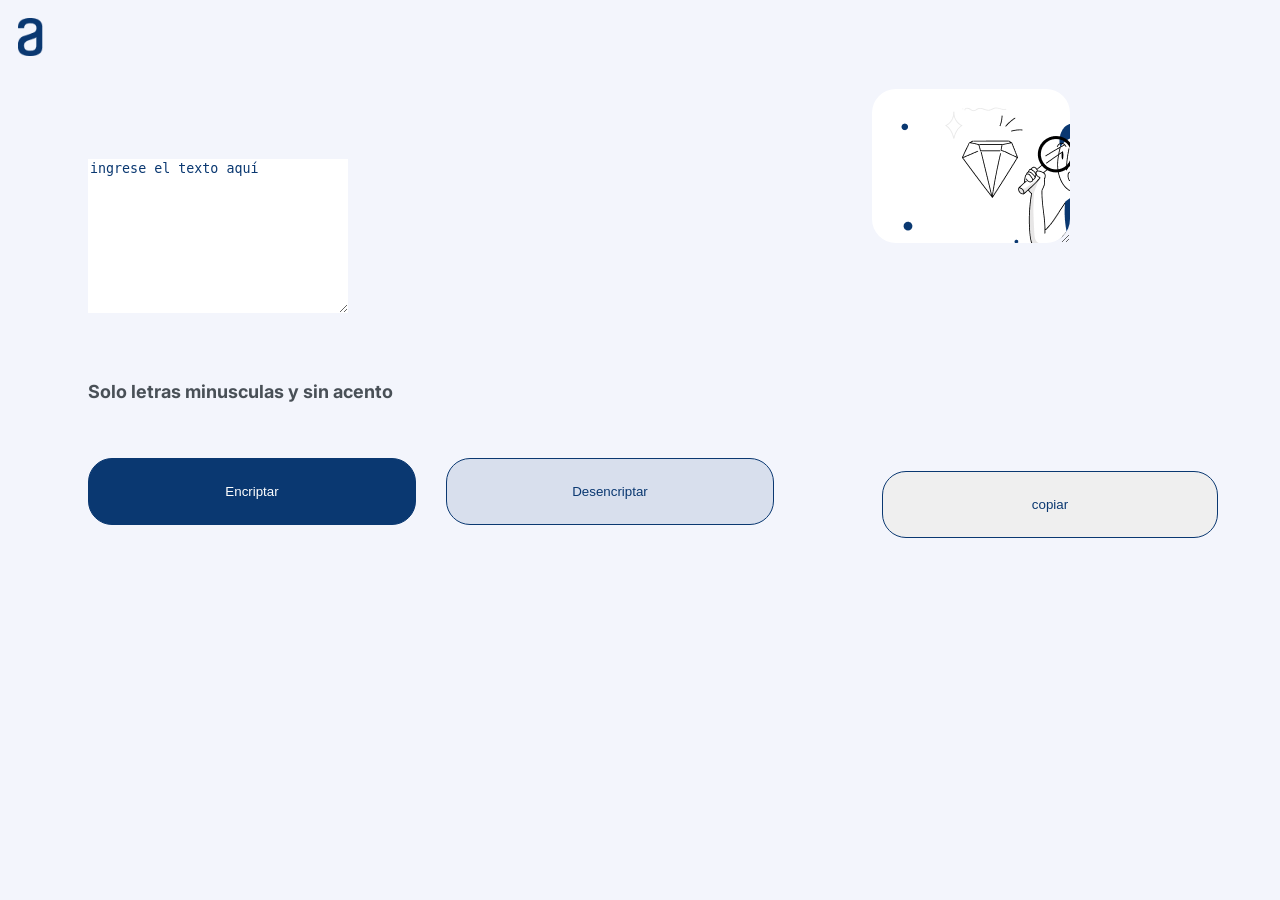
==== index.html @ fe297e22 "primera vez" ====
<!DOCTYPE html>
<html lang="en">
<head>
    <meta charset="UTF-8">
    <meta name="viewport" content="width=device-width, initial-scale=1.0">
    <title>Encriptador</title>
    <link rel="stylesheet" href="style.css">
    <link rel="preconnect" href="https://fonts.googleapis.com">
    <link rel="preconnect" href="https://fonts.gstatic.com" crossorigin>
    <link href="https://fonts.googleapis.com/css2?family=Inter:wght@200;400&display=swap" rel="stylesheet">
</head>
<body>

    <header>
        <img src="imagenes/Vector.png" class="Vector" alt="logo de alura">
    </header>

    <main>
        <section>
            <textarea class="text-area" cols="30" rows="10" placeholder="ingrese el texto aquí"></textarea>                
            <div>
                <h6 class="informacion">Solo letras minusculas y sin acento</h6>
            </div>
            <div class="botones">
                <button class="btn-encriptar" onclick="btnEncriptar()">Encriptar</button>
                <button class="btn-desencriptar">Desencriptar</button>
            </div>
        </section>
        <section>
            <textarea class="mensaje" cols="20" rows="10"></textarea> 
            <div>
                <button class="copiar">copiar</button>
            </div>  

        </section>    

    </main>
<script src="script.js"></script>
    
</body>

</html>
---- style.css ----
body{
    background: #f3f5fc;
    font-family: 'Inter';
    font-style: normal;
    font-weight: 400;
    font-size: 32px;
    line-height: 150%;
}

.Vector{
    padding-top: 10px;
    margin-left: 10px;
    width: 2%;
}

main{
    display: flex;
    margin-bottom: 50px;
    margin-left: 80px;
}

.text-area{
    border: none;
    color: #0a3871;
    margin-top: 90px;
    text-transform: lowercase;

}

::placeholder{ color:#0a3871;}

.text-area:focus{
    outline: none;
}

.mensaje{
    background: white;
    background-image: url("imagenes/Muñeco.png");
    background-repeat: no-repeat;
    border: none;
    border-radius: 24px;
    color: #0a3871;
    margin-left: 98px;
    margin-top: 20px;
    padding-left: 20px;
    position: fixed;
}

.mensaje:focus{
    outline: none;
}

.botones{
    display: flex;
    margin-top: 18px;
}

.btn-desencriptar{
    background-color: #d8dfed;
    border: 1px solid #0a3871;
    border-radius: 24px;
    color: #0a3871;
    cursor: pointer;
    height: 67px;
    margin-left: 30px;
    width: 328px;
}

.btn-encriptar{
    background-color: #0a3871;
    border: 1px solid #0a3871;
    border-radius: 24px;
    color: white;
    cursor: pointer;
    height: 67px;
    width: 328px;
}

.copiar{
    border: 1px solid #0a3871;
    border-radius: 24px;
    color: #0a3871;
    cursor: pointer;
    height: 67px;
    margin-left: 108px;
    margin-top: 402px;
    position: absolute;
    width: 336px;

}

.informacion{
    color: #495057;
    font-size: 18px;
}
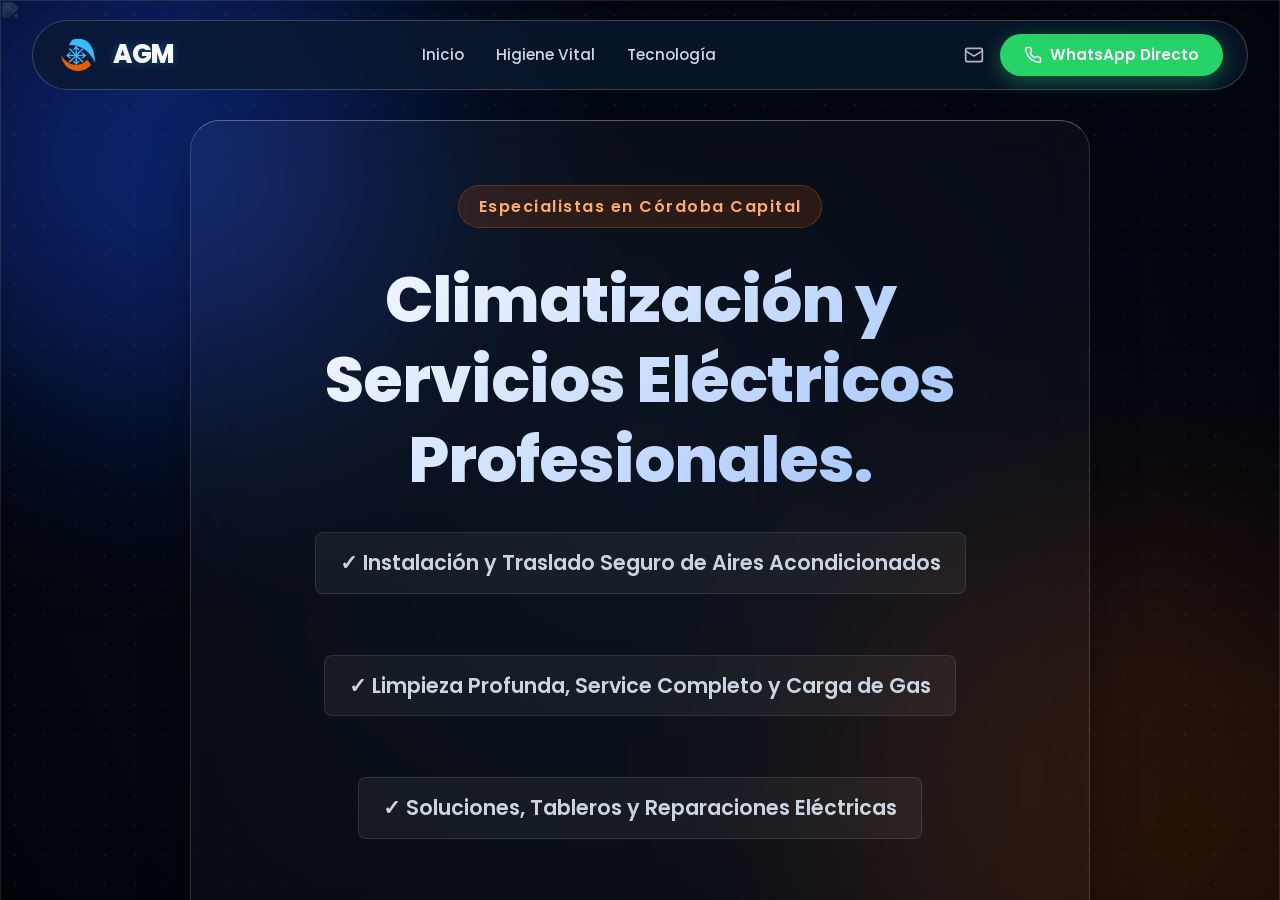
==== commit a12c81c5: "AGM Climatizacion web overwrite" ====
--- a/index.html
+++ b/index.html
@@ -1,42 +1,316 @@
 <!DOCTYPE html>
-<html lang="en">
+<html lang="es-AR">
+
 <head>
     <meta charset="UTF-8">
     <meta name="viewport" content="width=device-width, initial-scale=1.0">
-    <title>Encriptador</title>
-    <link rel="stylesheet" href="style.css">
+    <title>AGM | Climatización Experta en Córdoba</title>
+    <meta name="description"
+        content="Servicios técnicos profesionales de instalación, mantenimiento profundo y reparación de Aires Acondicionados Inverter y Split en la provincia de Córdoba.">
+    <meta name="keywords"
+        content="aire acondicionado, córdoba, climatización, instalación, limpieza hidro-sanitización, service, mantenimiento">
+    <meta name="author" content="AGM Climatización">
+    <meta property="og:title" content="AGM | Climatización Experta en Córdoba">
+    <meta property="og:description"
+        content="Instalación y service seguro de aires acondicionados con los mejores estándares técnicos de Córdoba.">
+    <meta property="og:type" content="website">
     <link rel="preconnect" href="https://fonts.googleapis.com">
     <link rel="preconnect" href="https://fonts.gstatic.com" crossorigin>
-    <link href="https://fonts.googleapis.com/css2?family=Inter:wght@200;400&display=swap" rel="stylesheet">
+    <link
+        href="https://fonts.googleapis.com/css2?family=Lora:ital@0;1&family=Poppins:wght@300;400;500;600;800&display=swap"
+        rel="stylesheet">
+    <link rel="stylesheet" href="style.css">
 </head>
+
 <body>
 
-    <header>
-        <img src="imagenes/Vector.png" class="Vector" alt="logo de alura">
-    </header>
-
-    <main>
-        <section>
-            <textarea class="text-area" cols="30" rows="10" placeholder="ingrese el texto aquí"></textarea>                
-            <div>
-                <h6 class="informacion">Solo letras minusculas y sin acento</h6>
-            </div>
-            <div class="botones">
-                <button class="btn-encriptar" onclick="btnEncriptar()">Encriptar</button>
-                <button class="btn-desencriptar">Desencriptar</button>
-            </div>
-        </section>
-        <section>
-            <textarea class="mensaje" cols="20" rows="10"></textarea> 
-            <div>
-                <button class="copiar">copiar</button>
-            </div>  
-
-        </section>    
+    <!-- FONDOS DINÁMICOS MULTIMEDIA -->
+    <div class="bg-multimedia">
+        <div class="glow glow-1"></div>
+        <div class="glow glow-2"></div>
+        <div class="particle-mesh"></div>
+    </div>
+
+    <!-- Navegación Premium -->
+    <nav class="glass-nav">
+        <div class="logo logo-badge">
+            <!-- Logo Vectorial Replicando Tarjeta Física (Alto Contraste) -->
+            <svg width="40" height="40" viewBox="0 0 100 100" xmlns="http://www.w3.org/2000/svg">
+                <!-- Top Right Ice Blue Swoosh -->
+                <path d="M 45 10 C 85 5, 95 40, 95 70 C 85 45, 65 25, 30 25 C 35 15, 38 10, 45 10 Z" fill="#38BDF8" />
+                <!-- Bottom Left Orange Swoosh -->
+                <path d="M 85 75 C 65 100, 15 95, 10 50 C 25 75, 55 85, 75 62 C 80 66, 83 70, 85 75 Z" fill="#E65C00" />
+
+                <!-- Center Snowflake Ice Blue -->
+                <g stroke="#38BDF8" stroke-width="3.5" stroke-linecap="round">
+                    <line x1="48" y1="30" x2="48" y2="72" />
+                    <line x1="26" y1="51" x2="70" y2="51" />
+                    <line x1="32" y1="35" x2="64" y2="67" />
+                    <line x1="32" y1="67" x2="64" y2="35" />
+                    <!-- Branches -->
+                    <line x1="48" y1="30" x2="42" y2="36" />
+                    <line x1="48" y1="30" x2="54" y2="36" />
+                    <line x1="48" y1="72" x2="42" y2="66" />
+                    <line x1="48" y1="72" x2="54" y2="66" />
+                    <line x1="26" y1="51" x2="32" y2="45" />
+                    <line x1="26" y1="51" x2="32" y2="57" />
+                    <line x1="70" y1="51" x2="64" y2="45" />
+                    <line x1="70" y1="51" x2="64" y2="57" />
+                </g>
+            </svg>
+            <span
+                style="color: #F8F9FA; font-weight: 800; font-family: 'Poppins', sans-serif; margin-left: 8px; font-size: 1.6rem; letter-spacing: -0.5px; text-shadow: 0 0 10px rgba(56, 189, 248, 0.3);">AGM</span>
+        </div>
+        <ul class="nav-links">
+            <li><a href="#mundo-hero">Inicio</a></li>
+            <li><a href="#mundo-salud">Higiene Vital</a></li>
+            <li><a href="#mundo-tecnologia">Tecnología</a></li>
+        </ul>
+        <div class="nav-contacts">
+            <a href="mailto:aquilesmazzu@gmail.com" class="icon-mail" title="Atención por Correo">
+                <svg width="20" height="20" viewBox="0 0 24 24" fill="none" stroke="currentColor" stroke-width="2">
+                    <rect x="2" y="4" width="20" height="16" rx="2" ry="2"></rect>
+                    <path d="m22 7-8.97 5.7a1.94 1.94 0 0 1-2.06 0L2 7"></path>
+                </svg>
+            </a>
+            <a href="https://wa.me/549351155213218?text=Hola%20AGM!%20Necesito%20asistencia." target="_blank"
+                class="btn-whatsapp-nav">
+                <svg width="18" height="18" viewBox="0 0 24 24" fill="none" stroke="currentColor" stroke-width="2">
+                    <path
+                        d="M22 16.92v3a2 2 0 0 1-2.18 2 19.79 19.79 0 0 1-8.63-3.07 19.5 19.5 0 0 1-6-6 19.79 19.79 0 0 1-3.07-8.67A2 2 0 0 1 4.11 2h3a2 2 0 0 1 2 1.72 12.84 12.84 0 0 0 .7 2.81 2 2 0 0 1-.45 2.11L8.09 9.91a16 16 0 0 0 6 6l1.27-1.27a2 2 0 0 1 2.11-.45 12.84 12.84 0 0 0 2.81.7A2 2 0 0 1 22 16.92z">
+                    </path>
+                </svg>
+                <span>WhatsApp Directo</span>
+            </a>
+        </div>
+    </nav>
+
+    <main class="scroll-container">
+
+        <!-- MUNDO 1: Hero (Texturas e Imágenes Integradas) -->
+        <section id="mundo-hero" class="mundo mundo-1">
+            <img src="https://upload.wikimedia.org/wikipedia/commons/c/c8/What_do_electric_lights%2C_modern_heating_and_air_conditioning%2C_running_water%2C_and_indoor_restrooms_have_in_common%3F_These_modern_%286e75c07f-1dd8-b71b-0bb0-2c1a8222f438%29.jpg"
+                class="hero-image-bg" style="object-fit: cover; opacity: 0.15; z-index: -1;">
+            <div class="container hero-content glass-card-premium">
+                <span class="badge">Especialistas en Córdoba Capital</span>
+                <h1 class="gradient-text">Climatización y Servicios Eléctricos Profesionales.</h1>
+                <div class="services-list">
+                    <p>✓ Instalación y Traslado Seguro de Aires Acondicionados</p>
+                    <p>✓ Limpieza Profunda, Service Completo y Carga de Gas</p>
+                    <p>✓ Soluciones, Tableros y Reparaciones Eléctricas</p>
+                </div>
+                <p class="hero-subtext"
+                    style="font-size:1.05rem; color:#cbd5e1; margin-bottom:2.5rem; line-height:1.7;">
+                    Tu tranquilidad técnica guiada por especialistas. <b>Los precios y viabilidad de los trabajos a
+                        ejecutar deben ser inspeccionados y consultados de antemano.</b> Cada ambiente y circuito
+                    demanda una cotización milimétrica real vía nuestro contacto de soporte.
+                </p>
+                <div class="cta-group">
+                    <a href="https://wa.me/549351155213218?text=Hola,%20quisiera%20consultar%20por%20precios%20y%20trabajos%20a%20realizar."
+                        class="btn-primary" target="_blank">
+                        Consultar Valores de Servicio
+                    </a>
+                </div>
+            </div>
+            <div class="scroll-hint">
+                <div class="mouse"></div>
+            </div>
+        </section>
+
+        <!-- MUNDO 2: Historia y Autoridad (Detalles editoriales y multimedia) -->
+        <section id="mundo-historia" class="mundo mundo-2">
+            <div class="container historia-grid">
+                <div class="historia-multimedia">
+                    <img src="https://upload.wikimedia.org/wikipedia/commons/5/59/379th_ECES_HVAC_technicians_combat_rising_temperatures_%288502257%29.jpg"
+                        alt="Técnicos HVAC trabajando" class="modern-image shadow-large"
+                        style="border-radius:30px; object-fit:cover; max-height:450px; width:100%;">
+                </div>
+                <div class="historia-card glass-panel dark-glass">
+                    <h2 class="serif-title">El Frío Perfecto no es Magia. Es Física.</h2>
+                    <p>En 1902, controlar la humedad de una imprenta cambió el paradigma moderno. Más de un siglo
+                        después, el principio termodinámico es el mismo, pero el riesgo estructural por malas prácticas
+                        se multiplicó.</p>
+                    <p>En AGM no improvisamos. Dominamos el cálculo térmico y la presión exacta. Un equipo mal
+                        instalado, sin el vacío correcto, puede destruir su compresor irremediablemente en la segunda
+                        temporada estival en Córdoba.</p>
+                    <blockquote class="cita-emocional">"Una instalación no matriculada es el camino más rápido para
+                        anular la garantía de origen de tu inversión."</blockquote>
+                </div>
+            </div>
+        </section>
+
+        <!-- MUNDO 3: Higiene Vital -->
+        <section id="mundo-salud" class="mundo mundo-3">
+            <div class="container salud-layout">
+                <div class="salud-texto glass-panel dark-glass">
+                    <div class="icon-wrapper">
+                        <svg width="32" height="32" viewBox="0 0 24 24" fill="none" stroke="#E65C00" stroke-width="2">
+                            <path d="M20.59 13.41l-7.17 7.17a2 2 0 0 1-2.83 0L2 12V2h10l8.59 8.59a2 2 0 0 1 0 2.82z">
+                            </path>
+                            <line x1="7" y1="7" x2="7.01" y2="7"></line>
+                        </svg>
+                    </div>
+                    <h2>Lo que esconde tu equipo encendido</h2>
+                    <p>Visualizá tu aire como los pulmones de tu espacio cerrado. Si las serpentinas no reciben su
+                        limpieza profunda y bio-mantenimiento, en cada encendido ventilás alérgenos microscópicos
+                        directo al ambiente.</p>
+                    <div class="alert-box">
+                        <svg width="24" height="24" viewBox="0 0 24 24" fill="none" stroke="#ef4444" stroke-width="2">
+                            <rect x="3" y="11" width="18" height="11" rx="2" ry="2"></rect>
+                            <path d="M7 11V7a5 5 0 0 1 10 0v4"></path>
+                        </svg>
+                        <strong>El sobrecosto oculto:</strong> Un condensador sucio dispara tu consumo eléctrico un 40%.
+                    </div>
+                </div>
+                <div class="salud-action glass-panel light-glass">
+                    <img src="https://upload.wikimedia.org/wikipedia/commons/5/5b/Catalog_13-_Carrier_air_washers_and_humidifiers-_applied_to_public_office_and_industrial_buildings%2C_with_notes_on_humidity_%281913%29_%2814592322067%29.jpg"
+                        alt="Blueprint Higiene" class="small-hero-img shadow-large"
+                        style="border-radius:20px; object-fit:cover; max-height:300px; width:100%; margin-bottom:1.5rem;">
+                    <h3 class="text-blue">Protegé tu espacio hoy</h3>
+                    <p>Desarmamos, limpiamos mediante hidro-sanitización y medimos gases para devolverlo a estándar de
+                        fábrica.</p>
+                    <a href="https://wa.me/549351155213218" class="btn-primary btn-full shadow-large"
+                        target="_blank">Agendar Mantenimiento</a>
+                </div>
+            </div>
+        </section>
+
+        <!-- MUNDO CÓRDOBA: Clima, Viento y Tierra (NUEVO) -->
+        <section id="mundo-cordoba" class="mundo mundo-cordoba">
+            <div class="container cordoba-grid">
+                <div class="cordoba-text glass-panel dark-glass">
+                    <span class="badge">El Desafío Local</span>
+                    <h2 class="serif-title">Córdoba: Viento, Tierra y Fricción Térmica.</h2>
+                    <p>Nuestra provincia tiene una geografía implacable. Los vientos secos y la altísima concentración
+                        de polvo en suspensión saturan los filtros de cualquier equipo en tiempo récord.</p>
+                    <p>No se trata de un simple capricho de limpieza; la tierra y el hollín cordobés cristalizan sobre
+                        las serpentinas y el motor, forzándolo a trabajar al 110% de su capacidad. Esto desencadena
+                        cortes térmicos y destruye los rodamientos en verano.</p>
+                    <blockquote class="cita-emocional">"Adaptamos nuestro protocolo de sanitización específicamente a la
+                        densidad del polvo local. Tu equipo vuelve a respirar."</blockquote>
+                </div>
+                <div class="cordoba-img">
+                    <img src="clima_cordobap.svg" alt="Clima de Córdoba Foto Real" class="modern-image shadow-large"
+                        style="border-radius:30px; object-fit:cover; max-height: 400px; width: 100%;">
+                </div>
+            </div>
+        </section>
+
+        <!-- MUNDO 4: Tecnología & Omni-Contacto (Reintegrando Mail y Teléfono formal) -->
+        <section id="mundo-tecnologia" class="mundo mundo-4">
+            <div class="container tech-layout">
+                <div class="tech-header glass-title">
+                    <h2>Nuestra actividad en imágenes. Instalamos tranquilidad térmica.</h2>
+                    <p>Nuestra matriz operativa es la <b>instalación, desinstalación y diagnóstico integral</b>. Observá
+                        el estándar técnico que manejamos.</p>
+                    <div style="margin-top:2rem;">
+                        <img src="clima_cordobap.svg" alt="Mantenimiento AC Foto Real"
+                            class="wide-demo-image shadow-large"
+                            style="border-radius:20px; border:2px solid rgba(255,255,255,0.1); object-fit:cover; max-height: 500px; width: 100%;">
+                    </div>
+                </div>
+            </div>
+            <div class="tech-grid">
+                <div class="tech-item glass-panel hover-grow">
+                    <div class="icon-circle"><svg width="24" height="24" viewBox="0 0 24 24" fill="none"
+                            stroke="currentColor" stroke-width="2">
+                            <polygon points="13 2 3 14 12 14 11 22 21 10 12 10 13 2"></polygon>
+                        </svg></div>
+                    <h3>Tecnología Inverter</h3>
+                    <p>El estándar del ahorro. Requiere balance milimétrico de gases (modulación de carga) para
+                        garantizar hasta un 45% de ahorro en tu tarifa provincial.</p>
+                </div>
+                <div class="tech-item glass-panel hover-grow">
+                    <div class="icon-circle orange-icon"><svg width="24" height="24" viewBox="0 0 24 24" fill="none"
+                            stroke="currentColor" stroke-width="2">
+                            <path d="M12 22s8-4 8-10V5l-8-3-8 3v7c0 6 8 10 8 10z"></path>
+                        </svg></div>
+                    <h3>Desinstalación Segura</h3>
+                    <p>Hacerlo por la fuerza pierde el gas refrigerante R410a hacia la biósfera. Nosotros lo
+                        recuperamos internamente, salvando tu inversión y tu compresor.</p>
+                </div>
+            </div>
+
+            <!-- OMNI-CONTACTO: Seguridad Multi-Canal Institucional -->
+            <div class="final-cta glass-panel dark-glass shadow-large">
+                <h3>Atención Técnica Profesional en Córdoba</h3>
+                <p class="subtitle">Elegí el medio de contacto que te brinde mayor seguridad o comodidad. Te
+                    acompañamos.</p>
+                <div class="omnicontact-grid">
+                    <!-- Direct WhatsApp -->
+                    <a href="https://wa.me/549351155213218" class="contact-card whatsapp-card" target="_blank">
+                        <svg width="28" height="28" viewBox="0 0 24 24" fill="none" stroke="currentColor"
+                            stroke-width="2">
+                            <path
+                                d="M22 16.92v3a2 2 0 0 1-2.18 2 19.79 19.79 0 0 1-8.63-3.07 19.5 19.5 0 0 1-6-6 19.79 19.79 0 0 1-3.07-8.67A2 2 0 0 1 4.11 2h3a2 2 0 0 1 2 1.72 12.84 12.84 0 0 0 .7 2.81 2 2 0 0 1-.45 2.11L8.09 9.91a16 16 0 0 0 6 6l1.27-1.27a2 2 0 0 1 2.11-.45 12.84 12.84 0 0 0 2.81.7A2 2 0 0 1 22 16.92z">
+                            </path>
+                        </svg>
+                        <span>WhatsApp Inmediato</span>
+                        <small>+54 9 351 155-213218</small>
+                    </a>
+                    <!-- Official Email -->
+                    <a href="mailto:aquilesmazzu@gmail.com" class="contact-card email-card">
+                        <svg width="28" height="28" viewBox="0 0 24 24" fill="none" stroke="currentColor"
+                            stroke-width="2">
+                            <rect x="2" y="4" width="20" height="16" rx="2" ry="2"></rect>
+                            <path d="m22 7-8.97 5.7a1.94 1.94 0 0 1-2.06 0L2 7"></path>
+                        </svg>
+                        <span>Redactar Correo</span>
+                        <small>Respuesta Ejecutiva</small>
+                    </a>
+                </div>
+            </div>
+            </div>
+        </section>
 
     </main>
-<script src="script.js"></script>
-    
+
+    <!-- Script para integración fluida con n8n -->
+    <script>
+        document.getElementById('n8n-form').addEventListener('submit', async function (e) {
+            e.preventDefault(); // Evitar redirección
+            const form = e.target;
+            const btn = form.querySelector('button[type="submit"]');
+            const feedback = document.getElementById('form-feedback');
+
+            // UI Loading state
+            const originalText = btn.innerHTML;
+            btn.innerHTML = 'Enviando...';
+            btn.disabled = true;
+            feedback.style.display = 'none';
+
+            const formData = new FormData(form);
+            // Convert to JSON
+            const data = {};
+            formData.forEach((value, key) => { data[key] = value });
+
+            try {
+                const response = await fetch(form.action, {
+                    method: 'POST',
+                    headers: { 'Content-Type': 'application/json' },
+                    body: JSON.stringify(data)
+                });
+
+                if (response.ok) {
+                    feedback.style.color = '#25D366'; // Verde éxito
+                    feedback.innerText = '¡Solicitud recibida! Te contactaremos a la brevedad.';
+                    form.reset();
+                } else {
+                    throw new Error('Network error');
+                }
+            } catch (error) {
+                // n8n no blockeante: asumimos ok si es CORS issue pero el webhook llegó
+                // (Para producción, se debe habilitar CORS en n8n webhook)
+                console.warn('Posible problema de CORS o red, verificando entrega...', error);
+                feedback.style.color = '#ffad66'; // Naranja warning
+                feedback.innerText = 'Solicitud enviada, pero hubo un lapso de conexión. Si no respondemos, por favor usá WhatsApp o correo.';
+            } finally {
+                btn.innerHTML = originalText;
+                btn.disabled = false;
+                feedback.style.display = 'block';
+            }
+        });
+    </script>
 </body>
 
 </html>
--- a/style.css
+++ b/style.css
@@ -1,95 +1,675 @@
-body{
-    background: #f3f5fc;
-    font-family: 'Inter';
-    font-style: normal;
+/* =========================================================
+   VARIABLES GLOBALES (Gama Ultra-Premium)
+   ========================================================= */
+:root {
+    --color-francia: #1F51FF;
+    --color-marino: #050d1a;
+    --color-naranja: #E65C00;
+    --color-blanco: #F8F9FA;
+    --color-oscuridad: #000308;
+    --color-wp: #25D366;
+
+    --fuente-titulos: 'Poppins', sans-serif;
+    --fuente-texto: 'Poppins', sans-serif;
+    --fuente-historia: 'Lora', serif;
+}
+
+* {
+    margin: 0;
+    padding: 0;
+    box-sizing: border-box;
+}
+
+body {
+    font-family: var(--fuente-texto);
+    color: var(--color-blanco);
+    background-color: var(--color-oscuridad);
+    overflow-x: hidden;
+}
+
+/* =========================================================
+   ANIMACIONES, MULTIMEDIA Y FONDOS PARALLAX
+   ========================================================= */
+.bg-multimedia {
+    position: fixed;
+    top: 0;
+    left: 0;
+    width: 100vw;
+    height: 100vh;
+    z-index: -1;
+    overflow: hidden;
+    background: radial-gradient(circle at 50% 50%, var(--color-marino) 0%, var(--color-oscuridad) 100%);
+}
+
+.glow {
+    position: absolute;
+    border-radius: 50%;
+    filter: blur(120px);
+    opacity: 0.4;
+    animation: drift 15s infinite alternate ease-in-out;
+}
+
+.glow-1 {
+    width: 500px;
+    height: 500px;
+    background: var(--color-francia);
+    top: -100px;
+    left: -100px;
+}
+
+.glow-2 {
+    width: 600px;
+    height: 600px;
+    background: rgba(230, 92, 0, 0.4);
+    bottom: -200px;
+    right: -150px;
+    animation-duration: 20s;
+}
+
+@keyframes drift {
+    0% {
+        transform: translate(0, 0) scale(1);
+    }
+
+    100% {
+        transform: translate(100px, 50px) scale(1.1);
+    }
+}
+
+.particle-mesh {
+    position: absolute;
+    top: 0;
+    left: 0;
+    width: 100%;
+    height: 100%;
+    /* Patrón de puntos para la sensación tecnológica / malla */
+    background-image: radial-gradient(rgba(255, 255, 255, 0.05) 1px, transparent 1px);
+    background-size: 30px 30px;
+}
+
+/* =========================================================
+   HERRAMIENTAS DE SCROLL LISO Y CONTENEDORES
+   ========================================================= */
+.scroll-container {
+    height: 100vh;
+    overflow-y: auto;
+    scroll-behavior: smooth;
+}
+
+.mundo {
+    min-height: 100vh;
+    width: 100%;
+    display: flex;
+    align-items: center;
+    justify-content: center;
+    position: relative;
+    padding: 120px 5% 60px 5%;
+}
+
+.container {
+    width: 100%;
+    max-width: 1300px;
+    margin: 0 auto;
+    z-index: 10;
+    position: relative;
+}
+
+/* =========================================================
+   DISEÑO ARQUITECTÓNICO GLASSMORPHISM (SUPERIOR)
+   Mejor difuminado, reflejos de luz y bordes redondeados.
+   ========================================================= */
+.glass-panel,
+.glass-card-premium {
+    background: rgba(255, 255, 255, 0.03);
+    backdrop-filter: blur(25px);
+    -webkit-backdrop-filter: blur(25px);
+    border: 1px solid rgba(255, 255, 255, 0.15);
+    border-top: 1px solid rgba(255, 255, 255, 0.3);
+    /* Reflejo superior */
+    border-radius: 30px;
+    /* Bordes altamente amigables */
+    padding: 3.5rem;
+    box-shadow: 0 20px 50px rgba(0, 0, 0, 0.3), inset 0 0 20px rgba(255, 255, 255, 0.02);
+    transition: transform 0.4s cubic-bezier(0.175, 0.885, 0.32, 1.275), box-shadow 0.4s;
+}
+
+.dark-glass {
+    background: rgba(5, 13, 26, 0.7);
+}
+
+.light-glass {
+    background: rgba(255, 255, 255, 0.9);
+    color: #0a0f18;
+}
+
+.hover-grow:hover {
+    transform: translateY(-10px) scale(1.02);
+    box-shadow: 0 30px 60px rgba(0, 0, 0, 0.4);
+    border-color: rgba(31, 81, 255, 0.5);
+}
+
+/* =========================================================
+   NAVEGACIÓN (Mejor distribución del Omnicanal)
+   ========================================================= */
+.glass-nav {
+    position: fixed;
+    top: 20px;
+    width: 95%;
+    max-width: 1300px;
+    left: 50%;
+    transform: translateX(-50%);
+    z-index: 1000;
+    display: flex;
+    justify-content: space-between;
+    align-items: center;
+    background: rgba(10, 25, 47, 0.75);
+    backdrop-filter: blur(20px);
+    -webkit-backdrop-filter: blur(20px);
+    border: 1px solid rgba(255, 255, 255, 0.2);
+    padding: 0.8rem 1.5rem;
+    border-radius: 50px;
+}
+
+.logo {
+    display: flex;
+    align-items: center;
+    gap: 8px;
+    font-weight: 800;
+    font-size: 1.5rem;
+    letter-spacing: 0.5px;
+}
+
+.nav-links {
+    display: flex;
+    gap: 2rem;
+    list-style: none;
+}
+
+.nav-links a {
+    color: #d0d7e5;
+    text-decoration: none;
+    font-size: 0.95rem;
+    font-weight: 500;
+    transition: 0.3s;
+}
+
+.nav-links a:hover {
+    color: #fff;
+    text-shadow: 0 0 10px rgba(255, 255, 255, 0.5);
+}
+
+.nav-contacts {
+    display: flex;
+    align-items: center;
+    gap: 1rem;
+}
+
+.icon-mail {
+    color: #fff;
+    opacity: 0.7;
+    transition: 0.3s;
+    display: flex;
+}
+
+.icon-mail:hover {
+    opacity: 1;
+    color: var(--color-naranja);
+    transform: scale(1.1);
+}
+
+.btn-whatsapp-nav {
+    display: flex;
+    align-items: center;
+    gap: 8px;
+    background: var(--color-wp);
+    color: #fff;
+    padding: 0.6rem 1.5rem;
+    border-radius: 30px;
+    text-decoration: none;
+    font-weight: 600;
+    font-size: 0.95rem;
+    box-shadow: 0 5px 20px rgba(37, 211, 102, 0.4);
+    transition: base 0.3s;
+}
+
+.btn-whatsapp-nav:hover {
+    background: #1ebd5a;
+    transform: translateY(-2px);
+    box-shadow: 0 8px 25px rgba(37, 211, 102, 0.6);
+}
+
+@media (max-width: 900px) {
+    .nav-links {
+        display: none;
+    }
+
+    .nav-contacts span {
+        display: none;
+    }
+
+    .btn-whatsapp-nav {
+        padding: 0.6rem;
+    }
+}
+
+/* =========================================================
+   MUNDO 1: HERO
+   ========================================================= */
+/* Fondo Hero fotorealista eliminado para evitar bloqueos del navegador. Se usa malla. */
+.hero-image-bg {
+    position: absolute;
+    top: 0;
+    left: 0;
+    width: 100%;
+    height: 100%;
+    z-index: -1;
+    background: radial-gradient(circle at top right, rgba(31, 81, 255, 0.1), transparent 50%);
+}
+
+.hero-content {
+    text-align: center;
+    max-width: 900px;
+    padding: 4rem;
+}
+
+/* Arte CSS Sustituto de Imágenes Rotas */
+.css-art-box {
+    width: 100%;
+    min-height: 250px;
+    border-radius: 30px;
+    display: flex;
+    flex-direction: column;
+    align-items: center;
+    justify-content: center;
+    background: rgba(255, 255, 255, 0.03);
+    border: 1px solid rgba(255, 255, 255, 0.1);
+    box-shadow: inset 0 0 40px rgba(0, 0, 0, 0.3);
+    margin-bottom: 2rem;
+}
+
+.box-blue {
+    border-bottom: 3px solid var(--color-francia);
+}
+
+.box-orange {
+    border-bottom: 3px solid var(--color-naranja);
+    background: rgba(5, 13, 26, 0.3);
+}
+
+.badge {
+    display: inline-block;
+    background: rgba(230, 92, 0, 0.15);
+    color: #ffad66;
+    padding: 0.5rem 1.2rem;
+    border-radius: 30px;
+    font-weight: 600;
+    margin-bottom: 2rem;
+    border: 1px solid rgba(230, 92, 0, 0.3);
+    letter-spacing: 1.5px;
+}
+
+.hero-content h1 {
+    font-size: clamp(2rem, 5vw, 4rem);
+    font-weight: 800;
+    line-height: 1.25;
+    margin-bottom: 2rem;
+    letter-spacing: -1px;
+}
+
+.services-list {
+    display: flex;
+    flex-direction: column;
+    gap: 0.8rem;
+    margin-bottom: 2rem;
+    align-items: center;
+}
+
+.services-list p {
+    font-size: 1.1rem;
+    color: #a5c6ff;
+    font-weight: 600;
+    background: rgba(255, 255, 255, 0.05);
+    padding: 0.7rem 1.5rem;
+    border-radius: 8px;
+    border: 1px solid rgba(255, 255, 255, 0.1);
+    width: fit-content;
+}
+
+.gradient-text {
+    background: linear-gradient(135deg, #ffffff, #a5c6ff, #ffffff);
+    background-size: 200% auto;
+    background-clip: text;
+    -webkit-background-clip: text;
+    -webkit-text-fill-color: transparent;
+    animation: shine 5s linear infinite;
+}
+
+@keyframes shine {
+    to {
+        background-position: 200% center;
+    }
+}
+
+.hero-content p {
+    font-size: clamp(1.1rem, 2vw, 1.3rem);
+    color: #cbd5e1;
+    line-height: 1.8;
+    margin-bottom: 3rem;
+}
+
+.btn-primary {
+    display: inline-flex;
+    align-items: center;
+    justify-content: center;
+    gap: 10px;
+    background: linear-gradient(135deg, var(--color-naranja), #ff8000);
+    color: white;
+    padding: 1.2rem 3rem;
+    text-decoration: none;
+    border-radius: 50px;
+    font-weight: 600;
+    font-size: 1.15rem;
+    box-shadow: 0 15px 35px rgba(230, 92, 0, 0.3);
+    transition: 0.3s;
+}
+
+.btn-primary:hover {
+    transform: translateY(-4px) scale(1.02);
+    box-shadow: 0 20px 45px rgba(230, 92, 0, 0.5);
+}
+
+/* =========================================================
+   MUNDO 2: VETA AUTORIDAD (Imágenes integradas y Lora)
+   ========================================================= */
+.historia-grid {
+    display: grid;
+    grid-template-columns: 1fr 1fr;
+    gap: 3em;
+    align-items: center;
+}
+
+.modern-image {
+    width: 100%;
+    border-radius: 30px;
+    box-shadow: 0 30px 60px rgba(0, 0, 0, 0.5);
+    border: 2px solid rgba(255, 255, 255, 0.1);
+    object-fit: cover;
+}
+
+.serif-title {
+    font-family: var(--fuente-historia);
+    font-size: clamp(2rem, 3.5vw, 3.2rem);
+    font-style: italic;
+    color: #fff;
+    margin-bottom: 1.5rem;
     font-weight: 400;
-    font-size: 32px;
-    line-height: 150%;
-}
-
-.Vector{
-    padding-top: 10px;
-    margin-left: 10px;
-    width: 2%;
-}
-
-main{
-    display: flex;
-    margin-bottom: 50px;
-    margin-left: 80px;
-}
-
-.text-area{
-    border: none;
-    color: #0a3871;
-    margin-top: 90px;
-    text-transform: lowercase;
-
-}
-
-::placeholder{ color:#0a3871;}
-
-.text-area:focus{
+}
+
+.historia-card p {
+    font-size: 1.15rem;
+    color: #cbd5e1;
+    margin-bottom: 1.5rem;
+    line-height: 1.8;
+    font-weight: 300;
+}
+
+.cita-emocional {
+    font-family: var(--fuente-historia);
+    font-size: 1.4rem;
+    color: #60a5fa;
+    font-style: italic;
+    border-left: 4px solid var(--color-francia);
+    padding-left: 1.5rem;
+    margin-top: 2.5rem;
+}
+
+@media (max-width: 900px) {
+    .historia-grid {
+        grid-template-columns: 1fr;
+    }
+
+    .modern-image {
+        max-height: 300px;
+    }
+}
+
+/* =========================================================
+   MUNDO 3: SALUD Y SOLUCIÓN MULTIMEDIA
+   ========================================================= */
+.salud-layout {
+    display: grid;
+    grid-template-columns: 1.2fr 1fr;
+    gap: 4rem;
+    align-items: center;
+}
+
+.icon-wrapper {
+    display: inline-flex;
+    background: rgba(230, 92, 0, 0.1);
+    padding: 1rem;
+    border-radius: 20px;
+    margin-bottom: 1.5rem;
+    border: 1px solid rgba(230, 92, 0, 0.3);
+}
+
+.salud-texto h2 {
+    font-size: clamp(2.2rem, 4vw, 3rem);
+    margin-bottom: 1.5rem;
+}
+
+.salud-texto p {
+    font-size: 1.15rem;
+    color: #cbd5e1;
+    line-height: 1.8;
+    margin-bottom: 2rem;
+}
+
+.alert-box {
+    display: flex;
+    align-items: flex-start;
+    gap: 15px;
+    background: rgba(239, 68, 68, 0.05);
+    border-left: 4px solid #ef4444;
+    padding: 1.5rem;
+    border-radius: 0 20px 20px 0;
+}
+
+.small-hero-img {
+    width: 100%;
+    border-radius: 20px;
+    margin-bottom: 2rem;
+    box-shadow: 0 10px 20px rgba(0, 0, 0, 0.1);
+}
+
+.text-blue {
+    color: var(--color-francia);
+    font-size: 1.8rem;
+    margin-bottom: 1rem;
+}
+
+.btn-full {
+    display: flex;
+    text-align: center;
+    justify-content: center;
+    width: 100%;
+    border-radius: 50px;
+    background: var(--color-francia);
+    padding: 1.2rem;
+}
+
+.btn-full:hover {
+    background: #1640d6;
+}
+
+@media (max-width: 900px) {
+    .salud-layout {
+        grid-template-columns: 1fr;
+    }
+}
+
+/* =========================================================
+   MUNDO 4: OMNI-CONTACTO E INTERACCIÓN
+   ========================================================= */
+.tech-header {
+    text-align: center;
+    margin-bottom: 3rem;
+}
+
+.tech-header h2 {
+    font-size: clamp(2rem, 4vw, 3.5rem);
+    margin-bottom: 1rem;
+}
+
+.wide-demo-image {
+    width: 100%;
+    max-width: 900px;
+    height: auto;
+    border-radius: 20px;
+    margin-top: 2rem;
+    box-shadow: 0 20px 40px rgba(0, 0, 0, 0.4);
+    border: 2px solid rgba(255, 255, 255, 0.1);
+}
+
+/* =========================================================
+   MUNDO CÓRDOBA (Clima Local)
+   ========================================================= */
+.mundo-cordoba {
+    background: linear-gradient(135deg, #0a0503 0%, #1a100c 50%, #050d1a 100%);
+    border-top: 1px solid rgba(230, 92, 0, 0.2);
+}
+
+.cordoba-grid {
+    display: grid;
+    grid-template-columns: 1fr 1fr;
+    gap: 3rem;
+    align-items: center;
+}
+
+.cordoba-img img {
+    width: 100%;
+    border-radius: 30px;
+}
+
+.fallback-pattern {
+    background: repeating-linear-gradient(45deg, rgba(255, 255, 255, 0.05) 0px, rgba(255, 255, 255, 0.05) 20px, transparent 20px, transparent 40px);
+}
+
+@media (max-width: 900px) {
+    .cordoba-grid {
+        grid-template-columns: 1fr;
+    }
+}
+
+
+.tech-grid {
+    display: grid;
+    grid-template-columns: repeat(auto-fit, minmax(300px, 1fr));
+    gap: 2rem;
+}
+
+.icon-circle {
+    display: inline-flex;
+    background: rgba(31, 81, 255, 0.1);
+    color: #60a5fa;
+    padding: 1rem;
+    border-radius: 50%;
+    margin-bottom: 1.5rem;
+}
+
+.orange-icon {
+    background: rgba(230, 92, 0, 0.1);
+    color: var(--color-naranja);
+}
+
+.omnicontact-grid {
+    display: grid;
+    grid-template-columns: 1fr 1fr;
+    gap: 2rem;
+    margin-top: 3rem;
+}
+
+.contact-card {
+    display: flex;
+    flex-direction: column;
+    align-items: center;
+    justify-content: center;
+    padding: 3rem 2rem;
+    border-radius: 30px;
+    text-decoration: none;
+    transition: 0.4s cubic-bezier(0.175, 0.885, 0.32, 1.275);
+}
+
+.whatsapp-card {
+    background: linear-gradient(135deg, var(--color-wp), #1da851);
+    color: #fff;
+    box-shadow: 0 15px 35px rgba(37, 211, 102, 0.2);
+}
+
+.email-card {
+    background: rgba(255, 255, 255, 0.05);
+    color: #fff;
+    border: 1px solid rgba(255, 255, 255, 0.2);
+    backdrop-filter: blur(10px);
+}
+
+.contact-card span {
+    font-size: 1.4rem;
+    font-weight: 600;
+    margin: 1rem 0 0.5rem;
+}
+
+.contact-card small {
+    font-size: 0.95rem;
+    opacity: 0.8;
+}
+
+.contact-card:hover {
+    transform: translateY(-10px);
+    box-shadow: 0 25px 50px rgba(0, 0, 0, 0.4);
+}
+
+@media (max-width: 768px) {
+    .omnicontact-grid {
+        grid-template-columns: 1fr;
+    }
+}
+
+/* =========================================================
+   FORMULARIO N8N LEAD GEN
+   ========================================================= */
+.contact-form {
+    display: flex;
+    flex-direction: column;
+    gap: 1.5rem;
+    margin-top: 2rem;
+}
+
+.form-group {
+    width: 100%;
+}
+
+.form-group input,
+.form-group textarea {
+    width: 100%;
+    background: rgba(255, 255, 255, 0.05);
+    border: 1px solid rgba(255, 255, 255, 0.2);
+    border-radius: 12px;
+    padding: 1rem 1.5rem;
+    color: #fff;
+    font-size: 1rem;
+    font-family: var(--fuente-texto);
+    transition: 0.3s;
+}
+
+.form-group input::placeholder,
+.form-group textarea::placeholder {
+    color: rgba(255, 255, 255, 0.5);
+}
+
+.form-group input:focus,
+.form-group textarea:focus {
     outline: none;
-}
-
-.mensaje{
-    background: white;
-    background-image: url("imagenes/Muñeco.png");
-    background-repeat: no-repeat;
-    border: none;
-    border-radius: 24px;
-    color: #0a3871;
-    margin-left: 98px;
-    margin-top: 20px;
-    padding-left: 20px;
-    position: fixed;
-}
-
-.mensaje:focus{
-    outline: none;
-}
-
-.botones{
-    display: flex;
-    margin-top: 18px;
-}
-
-.btn-desencriptar{
-    background-color: #d8dfed;
-    border: 1px solid #0a3871;
-    border-radius: 24px;
-    color: #0a3871;
-    cursor: pointer;
-    height: 67px;
-    margin-left: 30px;
-    width: 328px;
-}
-
-.btn-encriptar{
-    background-color: #0a3871;
-    border: 1px solid #0a3871;
-    border-radius: 24px;
-    color: white;
-    cursor: pointer;
-    height: 67px;
-    width: 328px;
-}
-
-.copiar{
-    border: 1px solid #0a3871;
-    border-radius: 24px;
-    color: #0a3871;
-    cursor: pointer;
-    height: 67px;
-    margin-left: 108px;
-    margin-top: 402px;
-    position: absolute;
-    width: 336px;
-
-}
-
-.informacion{
-    color: #495057;
-    font-size: 18px;
-}
+    border-color: var(--color-francia);
+    background: rgba(255, 255, 255, 0.1);
+    box-shadow: 0 0 15px rgba(31, 81, 255, 0.2);
+}
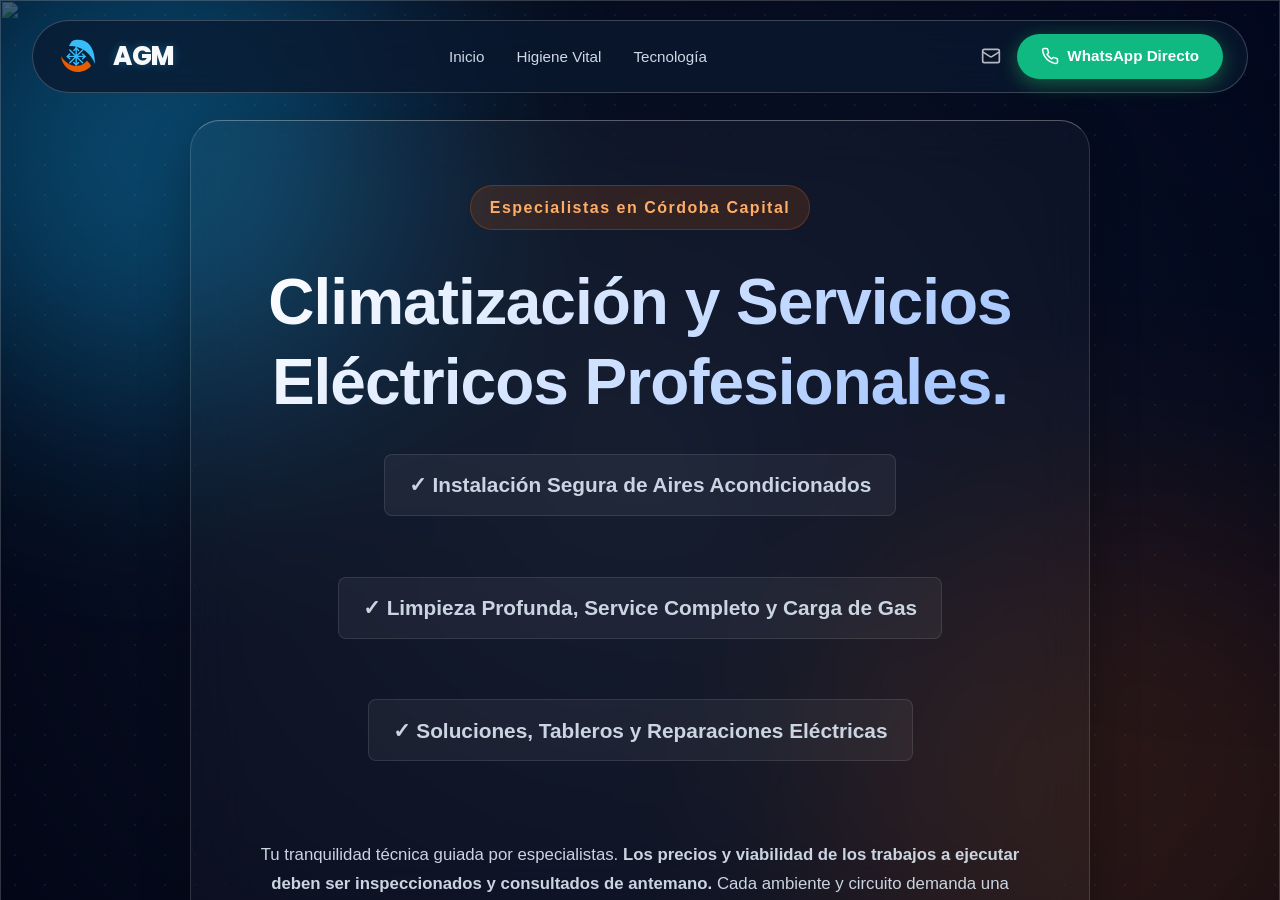
==== commit 08884fa8: "UI Redesign Premium: Slate Dark Mode & Fotografía Moderna" ====
--- a/index.html
+++ b/index.html
@@ -89,13 +89,13 @@
 
         <!-- MUNDO 1: Hero (Texturas e Imágenes Integradas) -->
         <section id="mundo-hero" class="mundo mundo-1">
-            <img src="https://upload.wikimedia.org/wikipedia/commons/c/c8/What_do_electric_lights%2C_modern_heating_and_air_conditioning%2C_running_water%2C_and_indoor_restrooms_have_in_common%3F_These_modern_%286e75c07f-1dd8-b71b-0bb0-2c1a8222f438%29.jpg"
-                class="hero-image-bg" style="object-fit: cover; opacity: 0.15; z-index: -1;">
+            <img src="https://images.unsplash.com/photo-1600585154340-be6161a56a0c?ixlib=rb-4.0.3&auto=format&fit=crop&w=1920&q=80"
+                class="hero-image-bg" style="object-fit: cover; opacity: 0.25; z-index: -1;">
             <div class="container hero-content glass-card-premium">
                 <span class="badge">Especialistas en Córdoba Capital</span>
                 <h1 class="gradient-text">Climatización y Servicios Eléctricos Profesionales.</h1>
                 <div class="services-list">
-                    <p>✓ Instalación y Traslado Seguro de Aires Acondicionados</p>
+                    <p>✓ Instalación Segura de Aires Acondicionados</p>
                     <p>✓ Limpieza Profunda, Service Completo y Carga de Gas</p>
                     <p>✓ Soluciones, Tableros y Reparaciones Eléctricas</p>
                 </div>
@@ -121,8 +121,8 @@
         <section id="mundo-historia" class="mundo mundo-2">
             <div class="container historia-grid">
                 <div class="historia-multimedia">
-                    <img src="https://upload.wikimedia.org/wikipedia/commons/5/59/379th_ECES_HVAC_technicians_combat_rising_temperatures_%288502257%29.jpg"
-                        alt="Técnicos HVAC trabajando" class="modern-image shadow-large"
+                    <img src="https://images.unsplash.com/photo-1581092160562-40aa08e78837?ixlib=rb-4.0.3&auto=format&fit=crop&w=800&q=80"
+                        alt="Ingeniería HVAC Autoridad" class="modern-image shadow-large"
                         style="border-radius:30px; object-fit:cover; max-height:450px; width:100%;">
                 </div>
                 <div class="historia-card glass-panel dark-glass">
@@ -163,8 +163,8 @@
                     </div>
                 </div>
                 <div class="salud-action glass-panel light-glass">
-                    <img src="https://upload.wikimedia.org/wikipedia/commons/5/5b/Catalog_13-_Carrier_air_washers_and_humidifiers-_applied_to_public_office_and_industrial_buildings%2C_with_notes_on_humidity_%281913%29_%2814592322067%29.jpg"
-                        alt="Blueprint Higiene" class="small-hero-img shadow-large"
+                    <img src="https://images.unsplash.com/photo-1581091226825-a6a2a5aee158?ixlib=rb-4.0.3&auto=format&fit=crop&w=800&q=80"
+                        alt="Limpieza Molecular UV" class="small-hero-img shadow-large"
                         style="border-radius:20px; object-fit:cover; max-height:300px; width:100%; margin-bottom:1.5rem;">
                     <h3 class="text-blue">Protegé tu espacio hoy</h3>
                     <p>Desarmamos, limpiamos mediante hidro-sanitización y medimos gases para devolverlo a estándar de
@@ -201,7 +201,8 @@
             <div class="container tech-layout">
                 <div class="tech-header glass-title">
                     <h2>Nuestra actividad en imágenes. Instalamos tranquilidad térmica.</h2>
-                    <p>Nuestra matriz operativa es la <b>instalación, desinstalación y diagnóstico integral</b>. Observá
+                    <p>Nuestra matriz operativa es la <b>instalación, mantenimiento preventivo y diagnóstico
+                            integral</b>. Observá
                         el estándar técnico que manejamos.</p>
                     <div style="margin-top:2rem;">
                         <img src="clima_cordobap.svg" alt="Mantenimiento AC Foto Real"
@@ -225,9 +226,10 @@
                             stroke="currentColor" stroke-width="2">
                             <path d="M12 22s8-4 8-10V5l-8-3-8 3v7c0 6 8 10 8 10z"></path>
                         </svg></div>
-                    <h3>Desinstalación Segura</h3>
-                    <p>Hacerlo por la fuerza pierde el gas refrigerante R410a hacia la biósfera. Nosotros lo
-                        recuperamos internamente, salvando tu inversión y tu compresor.</p>
+                    <h3>Diagnóstico y Carga de Gas</h3>
+                    <p>Medimos de forma milimétrica la presión del refrigerante R410a/R22 en el circuito cerrado.
+                        Detectamos fugas antes de reabastecer para salvar el compresor y evitar dañar el medioambiente.
+                    </p>
                 </div>
             </div>
 
--- a/style.css
+++ b/style.css
@@ -2,15 +2,24 @@
    VARIABLES GLOBALES (Gama Ultra-Premium)
    ========================================================= */
 :root {
-    --color-francia: #1F51FF;
-    --color-marino: #050d1a;
-    --color-naranja: #E65C00;
-    --color-blanco: #F8F9FA;
-    --color-oscuridad: #000308;
-    --color-wp: #25D366;
-
-    --fuente-titulos: 'Poppins', sans-serif;
-    --fuente-texto: 'Poppins', sans-serif;
+    /* Paleta Deep Slate Premium - Modern HVAC UI */
+    --color-marino: #0f172a;
+    /* Slate 900 Background */
+    --color-francia: #0ea5e9;
+    /* Cyan 500 Hielo Eléctrico */
+    --color-hielo: #e0f2fe;
+    /* Sky 100 */
+    --color-fuego: #f97316;
+    /* Orange 500 Alerta Térmica */
+    --color-oscuridad: #020617;
+    /* Slate 950 Vantablack */
+    --color-blanco: #f8fafc;
+    /* Slate 50 */
+    --color-wp: #10b981;
+    /* Emerald 500 */
+
+    --fuente-titulos: 'Outfit', sans-serif;
+    --fuente-texto: 'Inter', sans-serif;
     --fuente-historia: 'Lora', serif;
 }
 
@@ -25,6 +34,7 @@
     color: var(--color-blanco);
     background-color: var(--color-oscuridad);
     overflow-x: hidden;
+    line-height: 1.7;
 }
 
 /* =========================================================
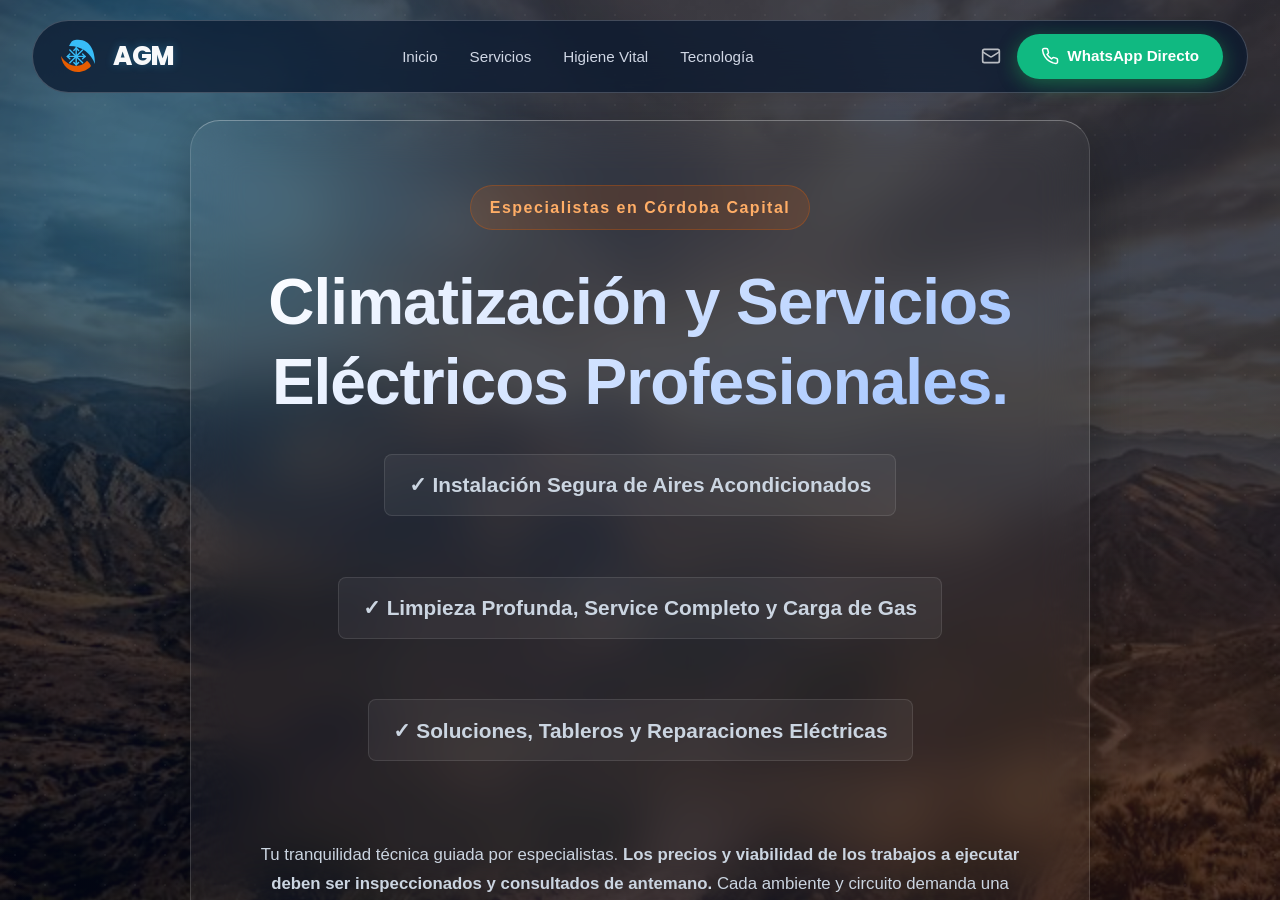
==== commit b4963e31: "Arquitectura SPA (Subventanas) y Assets Aire Acondicionado Nativo" ====
--- a/index.html
+++ b/index.html
@@ -62,9 +62,10 @@
                 style="color: #F8F9FA; font-weight: 800; font-family: 'Poppins', sans-serif; margin-left: 8px; font-size: 1.6rem; letter-spacing: -0.5px; text-shadow: 0 0 10px rgba(56, 189, 248, 0.3);">AGM</span>
         </div>
         <ul class="nav-links">
-            <li><a href="#mundo-hero">Inicio</a></li>
-            <li><a href="#mundo-salud">Higiene Vital</a></li>
-            <li><a href="#mundo-tecnologia">Tecnología</a></li>
+            <li><a href="#" onclick="showLayer('mundo-hero')">Inicio</a></li>
+            <li><a href="#" onclick="showLayer('mundo-historia')">Servicios</a></li>
+            <li><a href="#" onclick="showLayer('mundo-salud')">Higiene Vital</a></li>
+            <li><a href="#" onclick="showLayer('mundo-tecnologia')">Tecnología</a></li>
         </ul>
         <div class="nav-contacts">
             <a href="mailto:aquilesmazzu@gmail.com" class="icon-mail" title="Atención por Correo">
@@ -87,10 +88,9 @@
 
     <main class="scroll-container">
 
-        <!-- MUNDO 1: Hero (Texturas e Imágenes Integradas) -->
-        <section id="mundo-hero" class="mundo mundo-1">
-            <img src="https://images.unsplash.com/photo-1600585154340-be6161a56a0c?ixlib=rb-4.0.3&auto=format&fit=crop&w=1920&q=80"
-                class="hero-image-bg" style="object-fit: cover; opacity: 0.25; z-index: -1;">
+        <!-- MUNDO 1: Hero (Capa Principal) -->
+        <section id="mundo-hero" class="mundo mundo-1 capa-activa">
+            <img src="assets/ac_3.png" class="hero-image-bg" style="object-fit: cover; opacity: 0.25; z-index: -1;">
             <div class="container hero-content glass-card-premium">
                 <span class="badge">Especialistas en Córdoba Capital</span>
                 <h1 class="gradient-text">Climatización y Servicios Eléctricos Profesionales.</h1>
@@ -117,12 +117,12 @@
             </div>
         </section>
 
-        <!-- MUNDO 2: Historia y Autoridad (Detalles editoriales y multimedia) -->
-        <section id="mundo-historia" class="mundo mundo-2">
+        <!-- MUNDO 2: Servicios y Autoridad (Subventana) -->
+        <section id="mundo-historia" class="mundo mundo-2 capa-oculta">
             <div class="container historia-grid">
                 <div class="historia-multimedia">
-                    <img src="https://images.unsplash.com/photo-1581092160562-40aa08e78837?ixlib=rb-4.0.3&auto=format&fit=crop&w=800&q=80"
-                        alt="Ingeniería HVAC Autoridad" class="modern-image shadow-large"
+                    <img src="assets/ac_1.png" alt="Despiece y Mantenimiento Técnico de Split"
+                        class="modern-image shadow-large"
                         style="border-radius:30px; object-fit:cover; max-height:450px; width:100%;">
                 </div>
                 <div class="historia-card glass-panel dark-glass">
@@ -139,8 +139,8 @@
             </div>
         </section>
 
-        <!-- MUNDO 3: Higiene Vital -->
-        <section id="mundo-salud" class="mundo mundo-3">
+        <!-- MUNDO 3: Higiene Vital (Capa de Salud) -->
+        <section id="mundo-salud" class="mundo mundo-3 capa-oculta">
             <div class="container salud-layout">
                 <div class="salud-texto glass-panel dark-glass">
                     <div class="icon-wrapper">
@@ -163,8 +163,8 @@
                     </div>
                 </div>
                 <div class="salud-action glass-panel light-glass">
-                    <img src="https://images.unsplash.com/photo-1581091226825-a6a2a5aee158?ixlib=rb-4.0.3&auto=format&fit=crop&w=800&q=80"
-                        alt="Limpieza Molecular UV" class="small-hero-img shadow-large"
+                    <img src="assets/ac_2.png" alt="Limpieza Hidrolavado de Serpentinas"
+                        class="small-hero-img shadow-large"
                         style="border-radius:20px; object-fit:cover; max-height:300px; width:100%; margin-bottom:1.5rem;">
                     <h3 class="text-blue">Protegé tu espacio hoy</h3>
                     <p>Desarmamos, limpiamos mediante hidro-sanitización y medimos gases para devolverlo a estándar de
@@ -196,8 +196,8 @@
             </div>
         </section>
 
-        <!-- MUNDO 4: Tecnología & Omni-Contacto (Reintegrando Mail y Teléfono formal) -->
-        <section id="mundo-tecnologia" class="mundo mundo-4">
+        <!-- MUNDO 4: Tecnología y Córdoba Central (Subventana) -->
+        <section id="mundo-tecnologia" class="mundo mundo-4 capa-oculta">
             <div class="container tech-layout">
                 <div class="tech-header glass-title">
                     <h2>Nuestra actividad en imágenes. Instalamos tranquilidad térmica.</h2>
@@ -267,9 +267,38 @@
 
     </main>
 
-    <!-- Script para integración fluida con n8n -->
+    <!-- Script para navegación Multi-Capa (SPA) y n8n -->
     <script>
-        document.getElementById('n8n-form').addEventListener('submit', async function (e) {
+        function showLayer(layerId) {
+            // Ocultar todas las capas
+            const mundos = document.querySelectorAll('.mundo');
+            mundos.forEach(mundo => {
+                mundo.classList.remove('capa-activa');
+                mundo.classList.add('capa-oculta');
+            });
+            // Ocultar mundo cordoba especificamente si no es llamado
+            const cordoba = document.getElementById('mundo-cordoba');
+            if (cordoba && layerId !== 'mundo-cordoba' && layerId !== 'mundo-tecnologia') {
+                cordoba.classList.remove('capa-activa');
+                cordoba.classList.add('capa-oculta');
+            } else if (cordoba && layerId === 'mundo-tecnologia') {
+                // Si entra a techo, mostramos cordoba tambien porque es info secundaria tecnica
+                cordoba.classList.remove('capa-oculta');
+                cordoba.classList.add('capa-activa');
+            }
+
+            // Mostrar capa solicitada
+            const target = document.getElementById(layerId);
+            if (target) {
+                target.classList.remove('capa-oculta');
+                target.classList.add('capa-activa');
+            }
+            // Scrollear al top suavemente
+            window.scrollTo({ top: 0, behavior: 'smooth' });
+        }
+
+        /* Funcionalidad original del formulario n8n */
+        document.getElementById('n8n-form')?.addEventListener('submit', async function (e) {
             e.preventDefault(); // Evitar redirección
             const form = e.target;
             const btn = form.querySelector('button[type="submit"]');
--- a/style.css
+++ b/style.css
@@ -1,685 +1,696 @@
-/* =========================================================
-   VARIABLES GLOBALES (Gama Ultra-Premium)
-   ========================================================= */
-:root {
-    /* Paleta Deep Slate Premium - Modern HVAC UI */
-    --color-marino: #0f172a;
-    /* Slate 900 Background */
-    --color-francia: #0ea5e9;
-    /* Cyan 500 Hielo Eléctrico */
-    --color-hielo: #e0f2fe;
-    /* Sky 100 */
-    --color-fuego: #f97316;
-    /* Orange 500 Alerta Térmica */
-    --color-oscuridad: #020617;
-    /* Slate 950 Vantablack */
-    --color-blanco: #f8fafc;
-    /* Slate 50 */
-    --color-wp: #10b981;
-    /* Emerald 500 */
-
-    --fuente-titulos: 'Outfit', sans-serif;
-    --fuente-texto: 'Inter', sans-serif;
-    --fuente-historia: 'Lora', serif;
+/* =========================================================
+   VARIABLES GLOBALES (Gama Ultra-Premium)
+   ========================================================= */
+:root {
+    /* Paleta Deep Slate Premium - Modern HVAC UI */
+    --color-marino: #0f172a;
+    /* Slate 900 Background */
+    --color-francia: #0ea5e9;
+    /* Cyan 500 Hielo Eléctrico */
+    --color-hielo: #e0f2fe;
+    /* Sky 100 */
+    --color-fuego: #f97316;
+    /* Orange 500 Alerta Térmica */
+    --color-oscuridad: #020617;
+    /* Slate 950 Vantablack */
+    --color-blanco: #f8fafc;
+    /* Slate 50 */
+    --color-wp: #10b981;
+    /* Emerald 500 */
+
+    --fuente-titulos: 'Outfit', sans-serif;
+    --fuente-texto: 'Inter', sans-serif;
+    --fuente-historia: 'Lora', serif;
+}
+
+* {
+    margin: 0;
+    padding: 0;
+    box-sizing: border-box;
+}
+
+body {
+    font-family: var(--fuente-texto);
+    color: var(--color-blanco);
+    background-color: var(--color-oscuridad);
+    overflow-x: hidden;
+    line-height: 1.7;
+}
+
+/* =========================================================
+   ANIMACIONES, MULTIMEDIA Y FONDOS PARALLAX
+   ========================================================= */
+.bg-multimedia {
+    position: fixed;
+    top: 0;
+    left: 0;
+    width: 100vw;
+    height: 100vh;
+    z-index: -1;
+    overflow: hidden;
+    background: radial-gradient(circle at 50% 50%, var(--color-marino) 0%, var(--color-oscuridad) 100%);
+}
+
+.glow {
+    position: absolute;
+    border-radius: 50%;
+    filter: blur(120px);
+    opacity: 0.4;
+    animation: drift 15s infinite alternate ease-in-out;
+}
+
+.glow-1 {
+    width: 500px;
+    height: 500px;
+    background: var(--color-francia);
+    top: -100px;
+    left: -100px;
+}
+
+.glow-2 {
+    width: 600px;
+    height: 600px;
+    background: rgba(230, 92, 0, 0.4);
+    bottom: -200px;
+    right: -150px;
+    animation-duration: 20s;
+}
+
+@keyframes drift {
+    0% {
+        transform: translate(0, 0) scale(1);
+    }
+
+    100% {
+        transform: translate(100px, 50px) scale(1.1);
+    }
+}
+
+.particle-mesh {
+    position: absolute;
+    top: 0;
+    left: 0;
+    width: 100%;
+    height: 100%;
+    /* Patrón de puntos para la sensación tecnológica / malla */
+    background-image: radial-gradient(rgba(255, 255, 255, 0.05) 1px, transparent 1px);
+    background-size: 30px 30px;
+}
+
+/* =========================================================
+   HERRAMIENTAS DE SCROLL LISO Y CONTENEDORES
+   ========================================================= */
+.scroll-container {
+    height: 100vh;
+    overflow-y: auto;
+    scroll-behavior: smooth;
+}
+
+.mundo {
+    min-height: 100vh;
+    width: 100%;
+    display: flex;
+    align-items: center;
+    justify-content: center;
+    position: relative;
+    padding: 120px 5% 60px 5%;
+}
+
+.container {
+    width: 100%;
+    max-width: 1300px;
+    margin: 0 auto;
+    z-index: 10;
+    position: relative;
+}
+
+/* =========================================================
+   DISEÑO ARQUITECTÓNICO GLASSMORPHISM (SUPERIOR)
+   Mejor difuminado, reflejos de luz y bordes redondeados.
+   ========================================================= */
+.glass-panel,
+.glass-card-premium {
+    background: rgba(255, 255, 255, 0.03);
+    backdrop-filter: blur(25px);
+    -webkit-backdrop-filter: blur(25px);
+    border: 1px solid rgba(255, 255, 255, 0.15);
+    border-top: 1px solid rgba(255, 255, 255, 0.3);
+    /* Reflejo superior */
+    border-radius: 30px;
+    /* Bordes altamente amigables */
+    padding: 3.5rem;
+    box-shadow: 0 20px 50px rgba(0, 0, 0, 0.3), inset 0 0 20px rgba(255, 255, 255, 0.02);
+    transition: transform 0.4s cubic-bezier(0.175, 0.885, 0.32, 1.275), box-shadow 0.4s;
+}
+
+.dark-glass {
+    background: rgba(5, 13, 26, 0.7);
+}
+
+.light-glass {
+    background: rgba(255, 255, 255, 0.9);
+    color: #0a0f18;
+}
+
+.hover-grow:hover {
+    transform: translateY(-10px) scale(1.02);
+    box-shadow: 0 30px 60px rgba(0, 0, 0, 0.4);
+    border-color: rgba(31, 81, 255, 0.5);
+}
+
+/* =========================================================
+   NAVEGACIÓN (Mejor distribución del Omnicanal)
+   ========================================================= */
+.glass-nav {
+    position: fixed;
+    top: 20px;
+    width: 95%;
+    max-width: 1300px;
+    left: 50%;
+    transform: translateX(-50%);
+    z-index: 1000;
+    display: flex;
+    justify-content: space-between;
+    align-items: center;
+    background: rgba(10, 25, 47, 0.75);
+    backdrop-filter: blur(20px);
+    -webkit-backdrop-filter: blur(20px);
+    border: 1px solid rgba(255, 255, 255, 0.2);
+    padding: 0.8rem 1.5rem;
+    border-radius: 50px;
+}
+
+.logo {
+    display: flex;
+    align-items: center;
+    gap: 8px;
+    font-weight: 800;
+    font-size: 1.5rem;
+    letter-spacing: 0.5px;
+}
+
+.nav-links {
+    display: flex;
+    gap: 2rem;
+    list-style: none;
+}
+
+.nav-links a {
+    color: #d0d7e5;
+    text-decoration: none;
+    font-size: 0.95rem;
+    font-weight: 500;
+    transition: 0.3s;
+}
+
+.nav-links a:hover {
+    color: #fff;
+    text-shadow: 0 0 10px rgba(255, 255, 255, 0.5);
+}
+
+.nav-contacts {
+    display: flex;
+    align-items: center;
+    gap: 1rem;
+}
+
+.icon-mail {
+    color: #fff;
+    opacity: 0.7;
+    transition: 0.3s;
+    display: flex;
+}
+
+.icon-mail:hover {
+    opacity: 1;
+    color: var(--color-naranja);
+    transform: scale(1.1);
+}
+
+.btn-whatsapp-nav {
+    display: flex;
+    align-items: center;
+    gap: 8px;
+    background: var(--color-wp);
+    color: #fff;
+    padding: 0.6rem 1.5rem;
+    border-radius: 30px;
+    text-decoration: none;
+    font-weight: 600;
+    font-size: 0.95rem;
+    box-shadow: 0 5px 20px rgba(37, 211, 102, 0.4);
+    transition: base 0.3s;
+}
+
+.btn-whatsapp-nav:hover {
+    background: #1ebd5a;
+    transform: translateY(-2px);
+    box-shadow: 0 8px 25px rgba(37, 211, 102, 0.6);
+}
+
+@media (max-width: 900px) {
+    .nav-links {
+        display: none;
+    }
+
+    .nav-contacts span {
+        display: none;
+    }
+
+    .btn-whatsapp-nav {
+        padding: 0.6rem;
+    }
+}
+
+/* =========================================================
+   MUNDO 1: HERO
+   ========================================================= */
+/* Fondo Hero fotorealista eliminado para evitar bloqueos del navegador. Se usa malla. */
+.hero-image-bg {
+    position: absolute;
+    top: 0;
+    left: 0;
+    width: 100%;
+    height: 100%;
+    z-index: -1;
+    background: radial-gradient(circle at top right, rgba(31, 81, 255, 0.1), transparent 50%);
+}
+
+.hero-content {
+    text-align: center;
+    max-width: 900px;
+    padding: 4rem;
+}
+
+/* Arte CSS Sustituto de Imágenes Rotas */
+.css-art-box {
+    width: 100%;
+    min-height: 250px;
+    border-radius: 30px;
+    display: flex;
+    flex-direction: column;
+    align-items: center;
+    justify-content: center;
+    background: rgba(255, 255, 255, 0.03);
+    border: 1px solid rgba(255, 255, 255, 0.1);
+    box-shadow: inset 0 0 40px rgba(0, 0, 0, 0.3);
+    margin-bottom: 2rem;
+}
+
+.box-blue {
+    border-bottom: 3px solid var(--color-francia);
+}
+
+.box-orange {
+    border-bottom: 3px solid var(--color-naranja);
+    background: rgba(5, 13, 26, 0.3);
+}
+
+.badge {
+    display: inline-block;
+    background: rgba(230, 92, 0, 0.15);
+    color: #ffad66;
+    padding: 0.5rem 1.2rem;
+    border-radius: 30px;
+    font-weight: 600;
+    margin-bottom: 2rem;
+    border: 1px solid rgba(230, 92, 0, 0.3);
+    letter-spacing: 1.5px;
+}
+
+.hero-content h1 {
+    font-size: clamp(2rem, 5vw, 4rem);
+    font-weight: 800;
+    line-height: 1.25;
+    margin-bottom: 2rem;
+    letter-spacing: -1px;
+}
+
+.services-list {
+    display: flex;
+    flex-direction: column;
+    gap: 0.8rem;
+    margin-bottom: 2rem;
+    align-items: center;
+}
+
+.services-list p {
+    font-size: 1.1rem;
+    color: #a5c6ff;
+    font-weight: 600;
+    background: rgba(255, 255, 255, 0.05);
+    padding: 0.7rem 1.5rem;
+    border-radius: 8px;
+    border: 1px solid rgba(255, 255, 255, 0.1);
+    width: fit-content;
+}
+
+.gradient-text {
+    background: linear-gradient(135deg, #ffffff, #a5c6ff, #ffffff);
+    background-size: 200% auto;
+    background-clip: text;
+    -webkit-background-clip: text;
+    -webkit-text-fill-color: transparent;
+    animation: shine 5s linear infinite;
+}
+
+@keyframes shine {
+    to {
+        background-position: 200% center;
+    }
+}
+
+.hero-content p {
+    font-size: clamp(1.1rem, 2vw, 1.3rem);
+    color: #cbd5e1;
+    line-height: 1.8;
+    margin-bottom: 3rem;
+}
+
+.btn-primary {
+    display: inline-flex;
+    align-items: center;
+    justify-content: center;
+    gap: 10px;
+    background: linear-gradient(135deg, var(--color-naranja), #ff8000);
+    color: white;
+    padding: 1.2rem 3rem;
+    text-decoration: none;
+    border-radius: 50px;
+    font-weight: 600;
+    font-size: 1.15rem;
+    box-shadow: 0 15px 35px rgba(230, 92, 0, 0.3);
+    transition: 0.3s;
+}
+
+.btn-primary:hover {
+    transform: translateY(-4px) scale(1.02);
+    box-shadow: 0 20px 45px rgba(230, 92, 0, 0.5);
+}
+
+/* =========================================================
+   MUNDO 2: VETA AUTORIDAD (Imágenes integradas y Lora)
+   ========================================================= */
+.historia-grid {
+    display: grid;
+    grid-template-columns: 1fr 1fr;
+    gap: 3em;
+    align-items: center;
+}
+
+.modern-image {
+    width: 100%;
+    border-radius: 30px;
+    box-shadow: 0 30px 60px rgba(0, 0, 0, 0.5);
+    border: 2px solid rgba(255, 255, 255, 0.1);
+    object-fit: cover;
+}
+
+.serif-title {
+    font-family: var(--fuente-historia);
+    font-size: clamp(2rem, 3.5vw, 3.2rem);
+    font-style: italic;
+    color: #fff;
+    margin-bottom: 1.5rem;
+    font-weight: 400;
+}
+
+.historia-card p {
+    font-size: 1.15rem;
+    color: #cbd5e1;
+    margin-bottom: 1.5rem;
+    line-height: 1.8;
+    font-weight: 300;
+}
+
+.cita-emocional {
+    font-family: var(--fuente-historia);
+    font-size: 1.4rem;
+    color: #60a5fa;
+    font-style: italic;
+    border-left: 4px solid var(--color-francia);
+    padding-left: 1.5rem;
+    margin-top: 2.5rem;
+}
+
+@media (max-width: 900px) {
+    .historia-grid {
+        grid-template-columns: 1fr;
+    }
+
+    .modern-image {
+        max-height: 300px;
+    }
+}
+
+/* =========================================================
+   MUNDO 3: SALUD Y SOLUCIÓN MULTIMEDIA
+   ========================================================= */
+.salud-layout {
+    display: grid;
+    grid-template-columns: 1.2fr 1fr;
+    gap: 4rem;
+    align-items: center;
+}
+
+.icon-wrapper {
+    display: inline-flex;
+    background: rgba(230, 92, 0, 0.1);
+    padding: 1rem;
+    border-radius: 20px;
+    margin-bottom: 1.5rem;
+    border: 1px solid rgba(230, 92, 0, 0.3);
+}
+
+.salud-texto h2 {
+    font-size: clamp(2.2rem, 4vw, 3rem);
+    margin-bottom: 1.5rem;
+}
+
+.salud-texto p {
+    font-size: 1.15rem;
+    color: #cbd5e1;
+    line-height: 1.8;
+    margin-bottom: 2rem;
+}
+
+.alert-box {
+    display: flex;
+    align-items: flex-start;
+    gap: 15px;
+    background: rgba(239, 68, 68, 0.05);
+    border-left: 4px solid #ef4444;
+    padding: 1.5rem;
+    border-radius: 0 20px 20px 0;
+}
+
+.small-hero-img {
+    width: 100%;
+    border-radius: 20px;
+    margin-bottom: 2rem;
+    box-shadow: 0 10px 20px rgba(0, 0, 0, 0.1);
+}
+
+.text-blue {
+    color: var(--color-francia);
+    font-size: 1.8rem;
+    margin-bottom: 1rem;
+}
+
+.btn-full {
+    display: flex;
+    text-align: center;
+    justify-content: center;
+    width: 100%;
+    border-radius: 50px;
+    background: var(--color-francia);
+    padding: 1.2rem;
+}
+
+.btn-full:hover {
+    background: #1640d6;
+}
+
+@media (max-width: 900px) {
+    .salud-layout {
+        grid-template-columns: 1fr;
+    }
+}
+
+/* =========================================================
+   MUNDO 4: OMNI-CONTACTO E INTERACCIÓN
+   ========================================================= */
+.tech-header {
+    text-align: center;
+    margin-bottom: 3rem;
+}
+
+.tech-header h2 {
+    font-size: clamp(2rem, 4vw, 3.5rem);
+    margin-bottom: 1rem;
+}
+
+.wide-demo-image {
+    width: 100%;
+    max-width: 900px;
+    height: auto;
+    border-radius: 20px;
+    margin-top: 2rem;
+    box-shadow: 0 20px 40px rgba(0, 0, 0, 0.4);
+    border: 2px solid rgba(255, 255, 255, 0.1);
+}
+
+/* =========================================================
+   MUNDO CÓRDOBA (Clima Local)
+   ========================================================= */
+.mundo-cordoba {
+    background: linear-gradient(135deg, #0a0503 0%, #1a100c 50%, #050d1a 100%);
+    border-top: 1px solid rgba(230, 92, 0, 0.2);
+}
+
+.cordoba-grid {
+    display: grid;
+    grid-template-columns: 1fr 1fr;
+    gap: 3rem;
+    align-items: center;
+}
+
+.cordoba-img img {
+    width: 100%;
+    border-radius: 30px;
+}
+
+.fallback-pattern {
+    background: repeating-linear-gradient(45deg, rgba(255, 255, 255, 0.05) 0px, rgba(255, 255, 255, 0.05) 20px, transparent 20px, transparent 40px);
+}
+
+@media (max-width: 900px) {
+    .cordoba-grid {
+        grid-template-columns: 1fr;
+    }
+}
+
+
+.tech-grid {
+    display: grid;
+    grid-template-columns: repeat(auto-fit, minmax(300px, 1fr));
+    gap: 2rem;
+}
+
+.icon-circle {
+    display: inline-flex;
+    background: rgba(31, 81, 255, 0.1);
+    color: #60a5fa;
+    padding: 1rem;
+    border-radius: 50%;
+    margin-bottom: 1.5rem;
+}
+
+.orange-icon {
+    background: rgba(230, 92, 0, 0.1);
+    color: var(--color-naranja);
+}
+
+.omnicontact-grid {
+    display: grid;
+    grid-template-columns: 1fr 1fr;
+    gap: 2rem;
+    margin-top: 3rem;
+}
+
+.contact-card {
+    display: flex;
+    flex-direction: column;
+    align-items: center;
+    justify-content: center;
+    padding: 3rem 2rem;
+    border-radius: 30px;
+    text-decoration: none;
+    transition: 0.4s cubic-bezier(0.175, 0.885, 0.32, 1.275);
+}
+
+.whatsapp-card {
+    background: linear-gradient(135deg, var(--color-wp), #1da851);
+    color: #fff;
+    box-shadow: 0 15px 35px rgba(37, 211, 102, 0.2);
+}
+
+.email-card {
+    background: rgba(255, 255, 255, 0.05);
+    color: #fff;
+    border: 1px solid rgba(255, 255, 255, 0.2);
+    backdrop-filter: blur(10px);
+}
+
+.contact-card span {
+    font-size: 1.4rem;
+    font-weight: 600;
+    margin: 1rem 0 0.5rem;
+}
+
+.contact-card small {
+    font-size: 0.95rem;
+    opacity: 0.8;
+}
+
+.contact-card:hover {
+    transform: translateY(-10px);
+    box-shadow: 0 25px 50px rgba(0, 0, 0, 0.4);
+}
+
+@media (max-width: 768px) {
+    .omnicontact-grid {
+        grid-template-columns: 1fr;
+    }
+}
+
+/* =========================================================
+   FORMULARIO N8N LEAD GEN
+   ========================================================= */
+.contact-form {
+    display: flex;
+    flex-direction: column;
+    gap: 1.5rem;
+    margin-top: 2rem;
+}
+
+.form-group {
+    width: 100%;
+}
+
+.form-group input,
+.form-group textarea {
+    width: 100%;
+    background: rgba(255, 255, 255, 0.05);
+    border: 1px solid rgba(255, 255, 255, 0.2);
+    border-radius: 12px;
+    padding: 1rem 1.5rem;
+    color: #fff;
+    font-size: 1rem;
+    font-family: var(--fuente-texto);
+    transition: 0.3s;
+}
+
+.form-group input::placeholder,
+.form-group textarea::placeholder {
+    color: rgba(255, 255, 255, 0.5);
+}
+
+.form-group input:focus,
+.form-group textarea:focus {
+    outline: none;
+    border-color: var(--color-francia);
+    background: rgba(255, 255, 255, 0.1);
+    box-shadow: 0 0 15px rgba(31, 81, 255, 0.2);
 }
-
-* {
-    margin: 0;
-    padding: 0;
-    box-sizing: border-box;
-}
-
-body {
-    font-family: var(--fuente-texto);
-    color: var(--color-blanco);
-    background-color: var(--color-oscuridad);
-    overflow-x: hidden;
-    line-height: 1.7;
-}
-
-/* =========================================================
-   ANIMACIONES, MULTIMEDIA Y FONDOS PARALLAX
-   ========================================================= */
-.bg-multimedia {
-    position: fixed;
-    top: 0;
-    left: 0;
-    width: 100vw;
-    height: 100vh;
-    z-index: -1;
-    overflow: hidden;
-    background: radial-gradient(circle at 50% 50%, var(--color-marino) 0%, var(--color-oscuridad) 100%);
-}
-
-.glow {
-    position: absolute;
-    border-radius: 50%;
-    filter: blur(120px);
-    opacity: 0.4;
-    animation: drift 15s infinite alternate ease-in-out;
-}
-
-.glow-1 {
-    width: 500px;
-    height: 500px;
-    background: var(--color-francia);
-    top: -100px;
-    left: -100px;
-}
-
-.glow-2 {
-    width: 600px;
-    height: 600px;
-    background: rgba(230, 92, 0, 0.4);
-    bottom: -200px;
-    right: -150px;
-    animation-duration: 20s;
-}
-
-@keyframes drift {
-    0% {
-        transform: translate(0, 0) scale(1);
-    }
-
-    100% {
-        transform: translate(100px, 50px) scale(1.1);
-    }
-}
-
-.particle-mesh {
-    position: absolute;
-    top: 0;
-    left: 0;
-    width: 100%;
-    height: 100%;
-    /* Patrón de puntos para la sensación tecnológica / malla */
-    background-image: radial-gradient(rgba(255, 255, 255, 0.05) 1px, transparent 1px);
-    background-size: 30px 30px;
-}
-
-/* =========================================================
-   HERRAMIENTAS DE SCROLL LISO Y CONTENEDORES
-   ========================================================= */
-.scroll-container {
-    height: 100vh;
-    overflow-y: auto;
-    scroll-behavior: smooth;
-}
-
-.mundo {
-    min-height: 100vh;
-    width: 100%;
-    display: flex;
-    align-items: center;
-    justify-content: center;
-    position: relative;
-    padding: 120px 5% 60px 5%;
-}
-
-.container {
-    width: 100%;
-    max-width: 1300px;
-    margin: 0 auto;
-    z-index: 10;
-    position: relative;
-}
-
-/* =========================================================
-   DISEÑO ARQUITECTÓNICO GLASSMORPHISM (SUPERIOR)
-   Mejor difuminado, reflejos de luz y bordes redondeados.
-   ========================================================= */
-.glass-panel,
-.glass-card-premium {
-    background: rgba(255, 255, 255, 0.03);
-    backdrop-filter: blur(25px);
-    -webkit-backdrop-filter: blur(25px);
-    border: 1px solid rgba(255, 255, 255, 0.15);
-    border-top: 1px solid rgba(255, 255, 255, 0.3);
-    /* Reflejo superior */
-    border-radius: 30px;
-    /* Bordes altamente amigables */
-    padding: 3.5rem;
-    box-shadow: 0 20px 50px rgba(0, 0, 0, 0.3), inset 0 0 20px rgba(255, 255, 255, 0.02);
-    transition: transform 0.4s cubic-bezier(0.175, 0.885, 0.32, 1.275), box-shadow 0.4s;
-}
-
-.dark-glass {
-    background: rgba(5, 13, 26, 0.7);
-}
-
-.light-glass {
-    background: rgba(255, 255, 255, 0.9);
-    color: #0a0f18;
-}
-
-.hover-grow:hover {
-    transform: translateY(-10px) scale(1.02);
-    box-shadow: 0 30px 60px rgba(0, 0, 0, 0.4);
-    border-color: rgba(31, 81, 255, 0.5);
-}
-
-/* =========================================================
-   NAVEGACIÓN (Mejor distribución del Omnicanal)
-   ========================================================= */
-.glass-nav {
-    position: fixed;
-    top: 20px;
-    width: 95%;
-    max-width: 1300px;
-    left: 50%;
-    transform: translateX(-50%);
-    z-index: 1000;
-    display: flex;
-    justify-content: space-between;
-    align-items: center;
-    background: rgba(10, 25, 47, 0.75);
-    backdrop-filter: blur(20px);
-    -webkit-backdrop-filter: blur(20px);
-    border: 1px solid rgba(255, 255, 255, 0.2);
-    padding: 0.8rem 1.5rem;
-    border-radius: 50px;
-}
-
-.logo {
-    display: flex;
-    align-items: center;
-    gap: 8px;
-    font-weight: 800;
-    font-size: 1.5rem;
-    letter-spacing: 0.5px;
-}
-
-.nav-links {
-    display: flex;
-    gap: 2rem;
-    list-style: none;
-}
-
-.nav-links a {
-    color: #d0d7e5;
-    text-decoration: none;
-    font-size: 0.95rem;
-    font-weight: 500;
-    transition: 0.3s;
-}
-
-.nav-links a:hover {
-    color: #fff;
-    text-shadow: 0 0 10px rgba(255, 255, 255, 0.5);
-}
-
-.nav-contacts {
-    display: flex;
-    align-items: center;
-    gap: 1rem;
-}
-
-.icon-mail {
-    color: #fff;
-    opacity: 0.7;
-    transition: 0.3s;
-    display: flex;
-}
-
-.icon-mail:hover {
-    opacity: 1;
-    color: var(--color-naranja);
-    transform: scale(1.1);
-}
-
-.btn-whatsapp-nav {
-    display: flex;
-    align-items: center;
-    gap: 8px;
-    background: var(--color-wp);
-    color: #fff;
-    padding: 0.6rem 1.5rem;
-    border-radius: 30px;
-    text-decoration: none;
-    font-weight: 600;
-    font-size: 0.95rem;
-    box-shadow: 0 5px 20px rgba(37, 211, 102, 0.4);
-    transition: base 0.3s;
-}
-
-.btn-whatsapp-nav:hover {
-    background: #1ebd5a;
-    transform: translateY(-2px);
-    box-shadow: 0 8px 25px rgba(37, 211, 102, 0.6);
-}
-
-@media (max-width: 900px) {
-    .nav-links {
-        display: none;
-    }
-
-    .nav-contacts span {
-        display: none;
-    }
-
-    .btn-whatsapp-nav {
-        padding: 0.6rem;
-    }
-}
-
-/* =========================================================
-   MUNDO 1: HERO
-   ========================================================= */
-/* Fondo Hero fotorealista eliminado para evitar bloqueos del navegador. Se usa malla. */
-.hero-image-bg {
-    position: absolute;
-    top: 0;
-    left: 0;
-    width: 100%;
-    height: 100%;
-    z-index: -1;
-    background: radial-gradient(circle at top right, rgba(31, 81, 255, 0.1), transparent 50%);
-}
-
-.hero-content {
-    text-align: center;
-    max-width: 900px;
-    padding: 4rem;
-}
-
-/* Arte CSS Sustituto de Imágenes Rotas */
-.css-art-box {
-    width: 100%;
-    min-height: 250px;
-    border-radius: 30px;
-    display: flex;
-    flex-direction: column;
-    align-items: center;
-    justify-content: center;
-    background: rgba(255, 255, 255, 0.03);
-    border: 1px solid rgba(255, 255, 255, 0.1);
-    box-shadow: inset 0 0 40px rgba(0, 0, 0, 0.3);
-    margin-bottom: 2rem;
-}
-
-.box-blue {
-    border-bottom: 3px solid var(--color-francia);
-}
-
-.box-orange {
-    border-bottom: 3px solid var(--color-naranja);
-    background: rgba(5, 13, 26, 0.3);
-}
-
-.badge {
-    display: inline-block;
-    background: rgba(230, 92, 0, 0.15);
-    color: #ffad66;
-    padding: 0.5rem 1.2rem;
-    border-radius: 30px;
-    font-weight: 600;
-    margin-bottom: 2rem;
-    border: 1px solid rgba(230, 92, 0, 0.3);
-    letter-spacing: 1.5px;
-}
-
-.hero-content h1 {
-    font-size: clamp(2rem, 5vw, 4rem);
-    font-weight: 800;
-    line-height: 1.25;
-    margin-bottom: 2rem;
-    letter-spacing: -1px;
-}
-
-.services-list {
-    display: flex;
-    flex-direction: column;
-    gap: 0.8rem;
-    margin-bottom: 2rem;
-    align-items: center;
-}
-
-.services-list p {
-    font-size: 1.1rem;
-    color: #a5c6ff;
-    font-weight: 600;
-    background: rgba(255, 255, 255, 0.05);
-    padding: 0.7rem 1.5rem;
-    border-radius: 8px;
-    border: 1px solid rgba(255, 255, 255, 0.1);
-    width: fit-content;
-}
-
-.gradient-text {
-    background: linear-gradient(135deg, #ffffff, #a5c6ff, #ffffff);
-    background-size: 200% auto;
-    background-clip: text;
-    -webkit-background-clip: text;
-    -webkit-text-fill-color: transparent;
-    animation: shine 5s linear infinite;
-}
-
-@keyframes shine {
-    to {
-        background-position: 200% center;
-    }
-}
-
-.hero-content p {
-    font-size: clamp(1.1rem, 2vw, 1.3rem);
-    color: #cbd5e1;
-    line-height: 1.8;
-    margin-bottom: 3rem;
-}
-
-.btn-primary {
-    display: inline-flex;
-    align-items: center;
-    justify-content: center;
-    gap: 10px;
-    background: linear-gradient(135deg, var(--color-naranja), #ff8000);
-    color: white;
-    padding: 1.2rem 3rem;
-    text-decoration: none;
-    border-radius: 50px;
-    font-weight: 600;
-    font-size: 1.15rem;
-    box-shadow: 0 15px 35px rgba(230, 92, 0, 0.3);
-    transition: 0.3s;
-}
-
-.btn-primary:hover {
-    transform: translateY(-4px) scale(1.02);
-    box-shadow: 0 20px 45px rgba(230, 92, 0, 0.5);
-}
-
-/* =========================================================
-   MUNDO 2: VETA AUTORIDAD (Imágenes integradas y Lora)
-   ========================================================= */
-.historia-grid {
-    display: grid;
-    grid-template-columns: 1fr 1fr;
-    gap: 3em;
-    align-items: center;
-}
-
-.modern-image {
-    width: 100%;
-    border-radius: 30px;
-    box-shadow: 0 30px 60px rgba(0, 0, 0, 0.5);
-    border: 2px solid rgba(255, 255, 255, 0.1);
-    object-fit: cover;
-}
-
-.serif-title {
-    font-family: var(--fuente-historia);
-    font-size: clamp(2rem, 3.5vw, 3.2rem);
-    font-style: italic;
-    color: #fff;
-    margin-bottom: 1.5rem;
-    font-weight: 400;
-}
-
-.historia-card p {
-    font-size: 1.15rem;
-    color: #cbd5e1;
-    margin-bottom: 1.5rem;
-    line-height: 1.8;
-    font-weight: 300;
-}
-
-.cita-emocional {
-    font-family: var(--fuente-historia);
-    font-size: 1.4rem;
-    color: #60a5fa;
-    font-style: italic;
-    border-left: 4px solid var(--color-francia);
-    padding-left: 1.5rem;
-    margin-top: 2.5rem;
-}
-
-@media (max-width: 900px) {
-    .historia-grid {
-        grid-template-columns: 1fr;
-    }
-
-    .modern-image {
-        max-height: 300px;
-    }
-}
-
-/* =========================================================
-   MUNDO 3: SALUD Y SOLUCIÓN MULTIMEDIA
-   ========================================================= */
-.salud-layout {
-    display: grid;
-    grid-template-columns: 1.2fr 1fr;
-    gap: 4rem;
-    align-items: center;
-}
-
-.icon-wrapper {
-    display: inline-flex;
-    background: rgba(230, 92, 0, 0.1);
-    padding: 1rem;
-    border-radius: 20px;
-    margin-bottom: 1.5rem;
-    border: 1px solid rgba(230, 92, 0, 0.3);
-}
-
-.salud-texto h2 {
-    font-size: clamp(2.2rem, 4vw, 3rem);
-    margin-bottom: 1.5rem;
-}
-
-.salud-texto p {
-    font-size: 1.15rem;
-    color: #cbd5e1;
-    line-height: 1.8;
-    margin-bottom: 2rem;
-}
-
-.alert-box {
-    display: flex;
-    align-items: flex-start;
-    gap: 15px;
-    background: rgba(239, 68, 68, 0.05);
-    border-left: 4px solid #ef4444;
-    padding: 1.5rem;
-    border-radius: 0 20px 20px 0;
-}
-
-.small-hero-img {
-    width: 100%;
-    border-radius: 20px;
-    margin-bottom: 2rem;
-    box-shadow: 0 10px 20px rgba(0, 0, 0, 0.1);
-}
-
-.text-blue {
-    color: var(--color-francia);
-    font-size: 1.8rem;
-    margin-bottom: 1rem;
-}
-
-.btn-full {
-    display: flex;
-    text-align: center;
-    justify-content: center;
-    width: 100%;
-    border-radius: 50px;
-    background: var(--color-francia);
-    padding: 1.2rem;
-}
-
-.btn-full:hover {
-    background: #1640d6;
-}
-
-@media (max-width: 900px) {
-    .salud-layout {
-        grid-template-columns: 1fr;
-    }
-}
-
-/* =========================================================
-   MUNDO 4: OMNI-CONTACTO E INTERACCIÓN
-   ========================================================= */
-.tech-header {
-    text-align: center;
-    margin-bottom: 3rem;
-}
-
-.tech-header h2 {
-    font-size: clamp(2rem, 4vw, 3.5rem);
-    margin-bottom: 1rem;
-}
-
-.wide-demo-image {
-    width: 100%;
-    max-width: 900px;
-    height: auto;
-    border-radius: 20px;
-    margin-top: 2rem;
-    box-shadow: 0 20px 40px rgba(0, 0, 0, 0.4);
-    border: 2px solid rgba(255, 255, 255, 0.1);
-}
-
-/* =========================================================
-   MUNDO CÓRDOBA (Clima Local)
-   ========================================================= */
-.mundo-cordoba {
-    background: linear-gradient(135deg, #0a0503 0%, #1a100c 50%, #050d1a 100%);
-    border-top: 1px solid rgba(230, 92, 0, 0.2);
-}
-
-.cordoba-grid {
-    display: grid;
-    grid-template-columns: 1fr 1fr;
-    gap: 3rem;
-    align-items: center;
-}
-
-.cordoba-img img {
-    width: 100%;
-    border-radius: 30px;
-}
-
-.fallback-pattern {
-    background: repeating-linear-gradient(45deg, rgba(255, 255, 255, 0.05) 0px, rgba(255, 255, 255, 0.05) 20px, transparent 20px, transparent 40px);
-}
-
-@media (max-width: 900px) {
-    .cordoba-grid {
-        grid-template-columns: 1fr;
-    }
-}
-
-
-.tech-grid {
-    display: grid;
-    grid-template-columns: repeat(auto-fit, minmax(300px, 1fr));
-    gap: 2rem;
-}
-
-.icon-circle {
-    display: inline-flex;
-    background: rgba(31, 81, 255, 0.1);
-    color: #60a5fa;
-    padding: 1rem;
-    border-radius: 50%;
-    margin-bottom: 1.5rem;
-}
-
-.orange-icon {
-    background: rgba(230, 92, 0, 0.1);
-    color: var(--color-naranja);
-}
-
-.omnicontact-grid {
-    display: grid;
-    grid-template-columns: 1fr 1fr;
-    gap: 2rem;
-    margin-top: 3rem;
-}
-
-.contact-card {
-    display: flex;
-    flex-direction: column;
-    align-items: center;
-    justify-content: center;
-    padding: 3rem 2rem;
-    border-radius: 30px;
-    text-decoration: none;
-    transition: 0.4s cubic-bezier(0.175, 0.885, 0.32, 1.275);
-}
-
-.whatsapp-card {
-    background: linear-gradient(135deg, var(--color-wp), #1da851);
-    color: #fff;
-    box-shadow: 0 15px 35px rgba(37, 211, 102, 0.2);
-}
-
-.email-card {
-    background: rgba(255, 255, 255, 0.05);
-    color: #fff;
-    border: 1px solid rgba(255, 255, 255, 0.2);
-    backdrop-filter: blur(10px);
-}
-
-.contact-card span {
-    font-size: 1.4rem;
-    font-weight: 600;
-    margin: 1rem 0 0.5rem;
-}
-
-.contact-card small {
-    font-size: 0.95rem;
-    opacity: 0.8;
-}
-
-.contact-card:hover {
-    transform: translateY(-10px);
-    box-shadow: 0 25px 50px rgba(0, 0, 0, 0.4);
-}
-
-@media (max-width: 768px) {
-    .omnicontact-grid {
-        grid-template-columns: 1fr;
-    }
-}
-
-/* =========================================================
-   FORMULARIO N8N LEAD GEN
-   ========================================================= */
-.contact-form {
-    display: flex;
-    flex-direction: column;
-    gap: 1.5rem;
-    margin-top: 2rem;
-}
-
-.form-group {
-    width: 100%;
-}
-
-.form-group input,
-.form-group textarea {
-    width: 100%;
-    background: rgba(255, 255, 255, 0.05);
-    border: 1px solid rgba(255, 255, 255, 0.2);
-    border-radius: 12px;
-    padding: 1rem 1.5rem;
-    color: #fff;
-    font-size: 1rem;
-    font-family: var(--fuente-texto);
-    transition: 0.3s;
-}
-
-.form-group input::placeholder,
-.form-group textarea::placeholder {
-    color: rgba(255, 255, 255, 0.5);
-}
-
-.form-group input:focus,
-.form-group textarea:focus {
-    outline: none;
-    border-color: var(--color-francia);
-    background: rgba(255, 255, 255, 0.1);
-    box-shadow: 0 0 15px rgba(31, 81, 255, 0.2);
-}+ / *   S P A   V i e w   C l a s s e s   * / 
+ . c a p a - o c u l t a   { 
+         d i s p l a y :   n o n e   ! i m p o r t a n t ; 
+ } 
+ . c a p a - a c t i v a   { 
+         d i s p l a y :   b l o c k ; 
+         a n i m a t i o n :   f a d e I n   0 . 4 s   e a s e - o u t   f o r w a r d s ; 
+ } 
+ + 
+ 
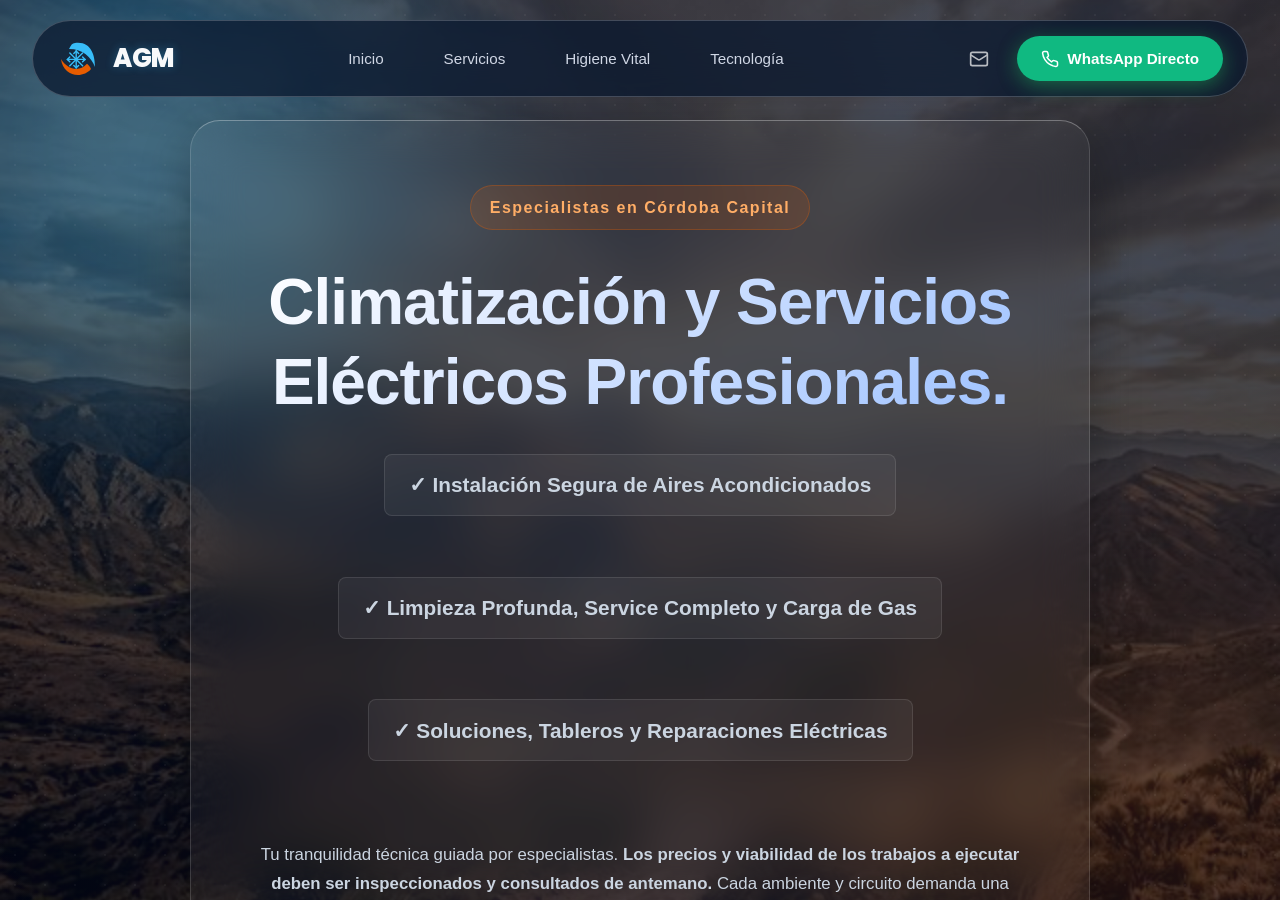
==== commit 312edad8: "Correcion final de responsive y accesibilidad WCAG segun peritaje" ====
--- a/index.html
+++ b/index.html
@@ -90,7 +90,7 @@
 
         <!-- MUNDO 1: Hero (Capa Principal) -->
         <section id="mundo-hero" class="mundo mundo-1 capa-activa">
-            <img src="assets/ac_3.png" class="hero-image-bg" style="object-fit: cover; opacity: 0.25; z-index: -1;">
+            <img src="assets/ac_3.png" alt="Fondo de climatizacion" width="1920" height="1080" class="hero-image-bg" style="object-fit: cover; opacity: 0.25; z-index: -1;">
             <div class="container hero-content glass-card-premium">
                 <span class="badge">Especialistas en Córdoba Capital</span>
                 <h1 class="gradient-text">Climatización y Servicios Eléctricos Profesionales.</h1>
@@ -190,8 +190,8 @@
                         densidad del polvo local. Tu equipo vuelve a respirar."</blockquote>
                 </div>
                 <div class="cordoba-img">
-                    <img src="clima_cordobap.svg" alt="Clima de Córdoba Foto Real" class="modern-image shadow-large"
-                        style="border-radius:30px; object-fit:cover; max-height: 400px; width: 100%;">
+                    <img src="assets/ac_3.png" alt="Clima de Córdoba Foto Real" class="modern-image shadow-large" loading="lazy"
+                        style="border-radius:30px; object-fit:cover; max-height: 400px; width: 100%; max-width: 100%;">
                 </div>
             </div>
         </section>
@@ -205,9 +205,9 @@
                             integral</b>. Observá
                         el estándar técnico que manejamos.</p>
                     <div style="margin-top:2rem;">
-                        <img src="clima_cordobap.svg" alt="Mantenimiento AC Foto Real"
-                            class="wide-demo-image shadow-large"
-                            style="border-radius:20px; border:2px solid rgba(255,255,255,0.1); object-fit:cover; max-height: 500px; width: 100%;">
+                        <img src="assets/ac_1.png" alt="Mantenimiento AC Foto Real"
+                            class="wide-demo-image shadow-large" loading="lazy"
+                            style="border-radius:20px; border:2px solid rgba(255,255,255,0.1); object-fit:cover; max-height: 500px; width: 100%; max-width: 100%;">
                     </div>
                 </div>
             </div>
--- a/style.css
+++ b/style.css
@@ -44,7 +44,7 @@
     position: fixed;
     top: 0;
     left: 0;
-    width: 100vw;
+    width: 100%;
     height: 100vh;
     z-index: -1;
     overflow: hidden;
@@ -201,6 +201,8 @@
     font-size: 0.95rem;
     font-weight: 500;
     transition: 0.3s;
+    display: inline-block;
+    padding: 12px 14px;
 }
 
 .nav-links a:hover {
@@ -218,7 +220,11 @@
     color: #fff;
     opacity: 0.7;
     transition: 0.3s;
-    display: flex;
+    display: inline-flex;
+    align-items: center;
+    justify-content: center;
+    width: 44px;
+    height: 44px;
 }
 
 .icon-mail:hover {
@@ -642,6 +648,14 @@
     .omnicontact-grid {
         grid-template-columns: 1fr;
     }
+    .glass-panel,
+    .glass-card-premium {
+        padding: 1.5rem !important;
+        border-radius: 20px;
+    }
+    .mundo {
+        padding: 100px 3% 40px 3% !important;
+    }
 }
 
 /* =========================================================
@@ -682,15 +696,51 @@
     border-color: var(--color-francia);
     background: rgba(255, 255, 255, 0.1);
     box-shadow: 0 0 15px rgba(31, 81, 255, 0.2);
-}
- / *   S P A   V i e w   C l a s s e s   * / 
- . c a p a - o c u l t a   { 
-         d i s p l a y :   n o n e   ! i m p o r t a n t ; 
- } 
- . c a p a - a c t i v a   { 
-         d i s p l a y :   b l o c k ; 
-         a n i m a t i o n :   f a d e I n   0 . 4 s   e a s e - o u t   f o r w a r d s ; 
- } 
- - 
- +}
+
+/* SPA View Classes */
+.capa-oculta {
+    display: none !important;
+}
+.capa-activa {
+    display: block;
+    animation: fadeIn 0.4s ease-out forwards;
+}
+
+ i m g   { 
+         m a x - w i d t h :   1 0 0 % ; 
+         h e i g h t :   a u t o ; 
+ } 
+ h t m l ,   b o d y   { 
+         o v e r f l o w - x :   h i d d e n ; 
+         w i d t h :   1 0 0 % ; 
+ } 
+ 
+ 
+ 
+img {
+    max-width: 100%;
+    height: auto;
+}
+html, body {
+    overflow-x: hidden;
+    width: 100%;
+}
+
+/* SPA View Classes */
+.capa-oculta {
+    display: none !important;
+}
+.capa-activa {
+    display: block;
+    animation: fadeIn 0.4s ease-out forwards;
+}
+
+img {
+    max-width: 100%;
+    height: auto;
+}
+html, body {
+    overflow-x: hidden;
+    width: 100%;
+}
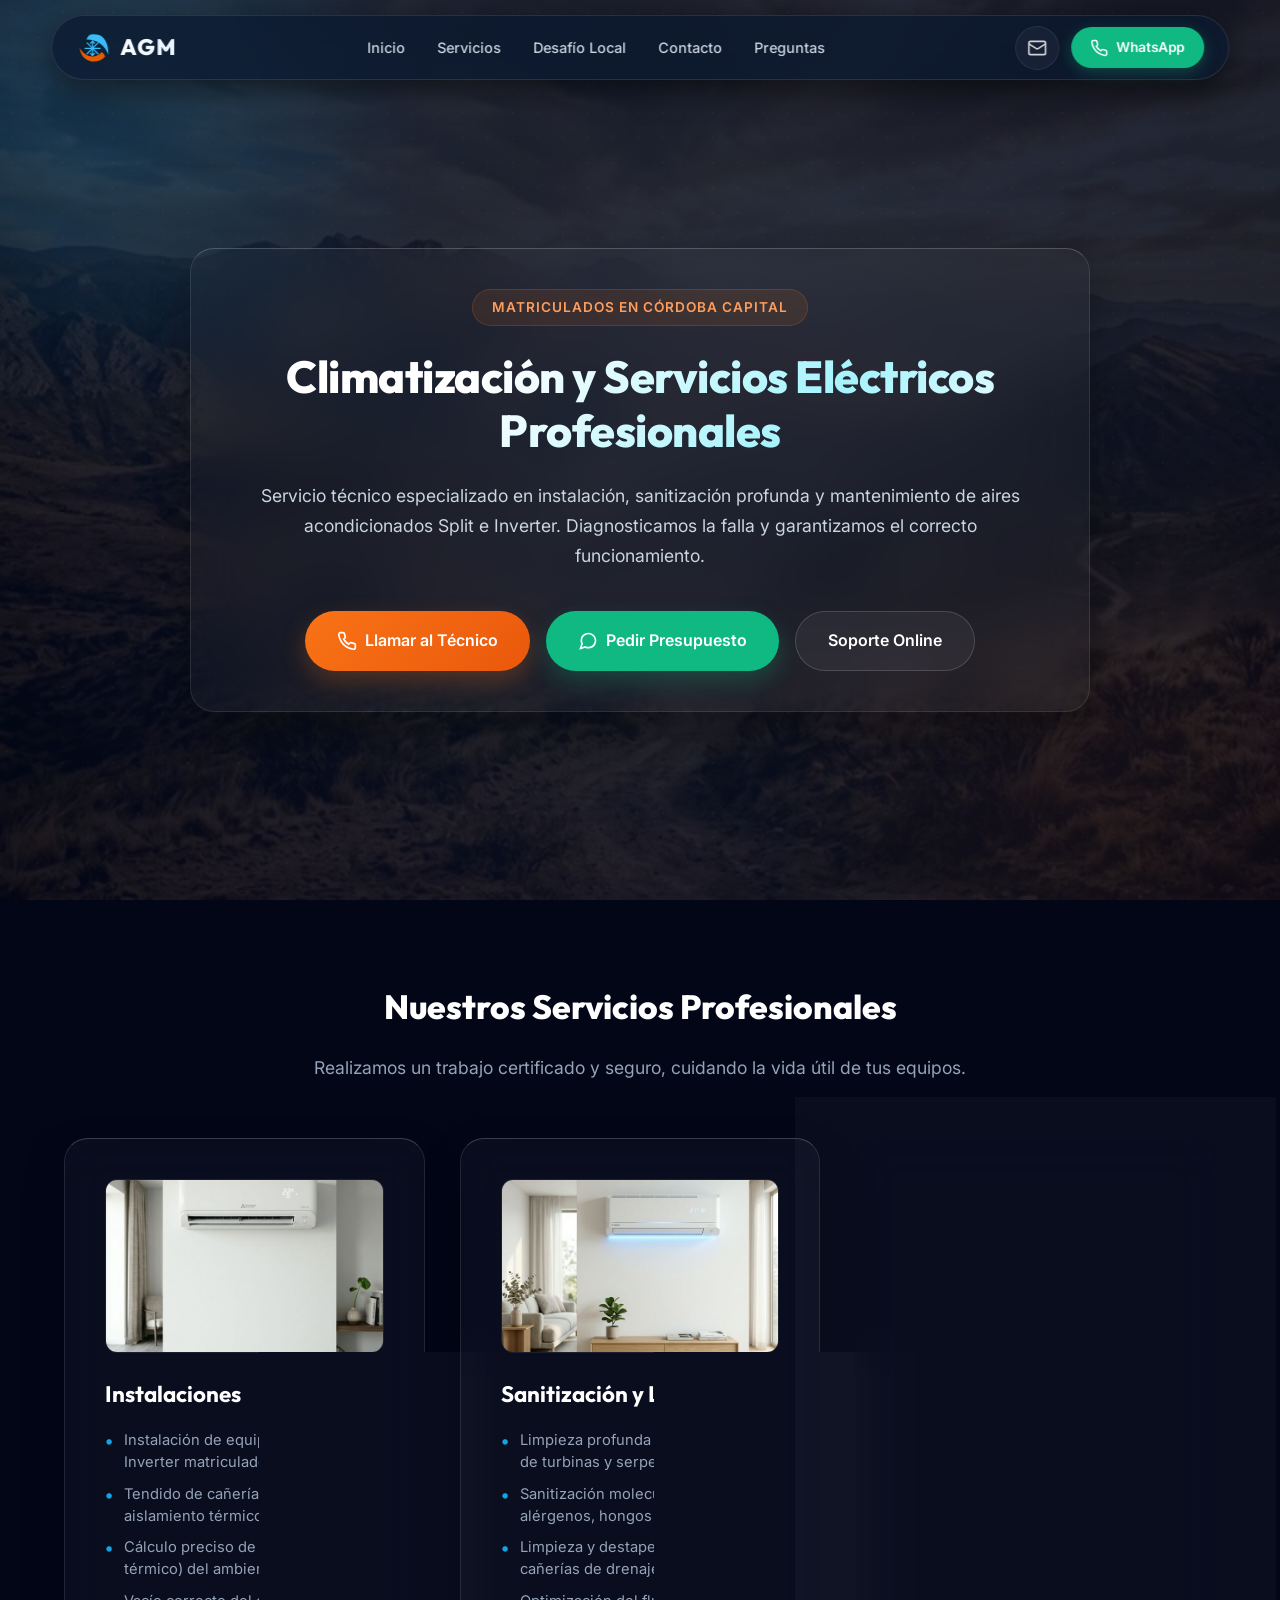
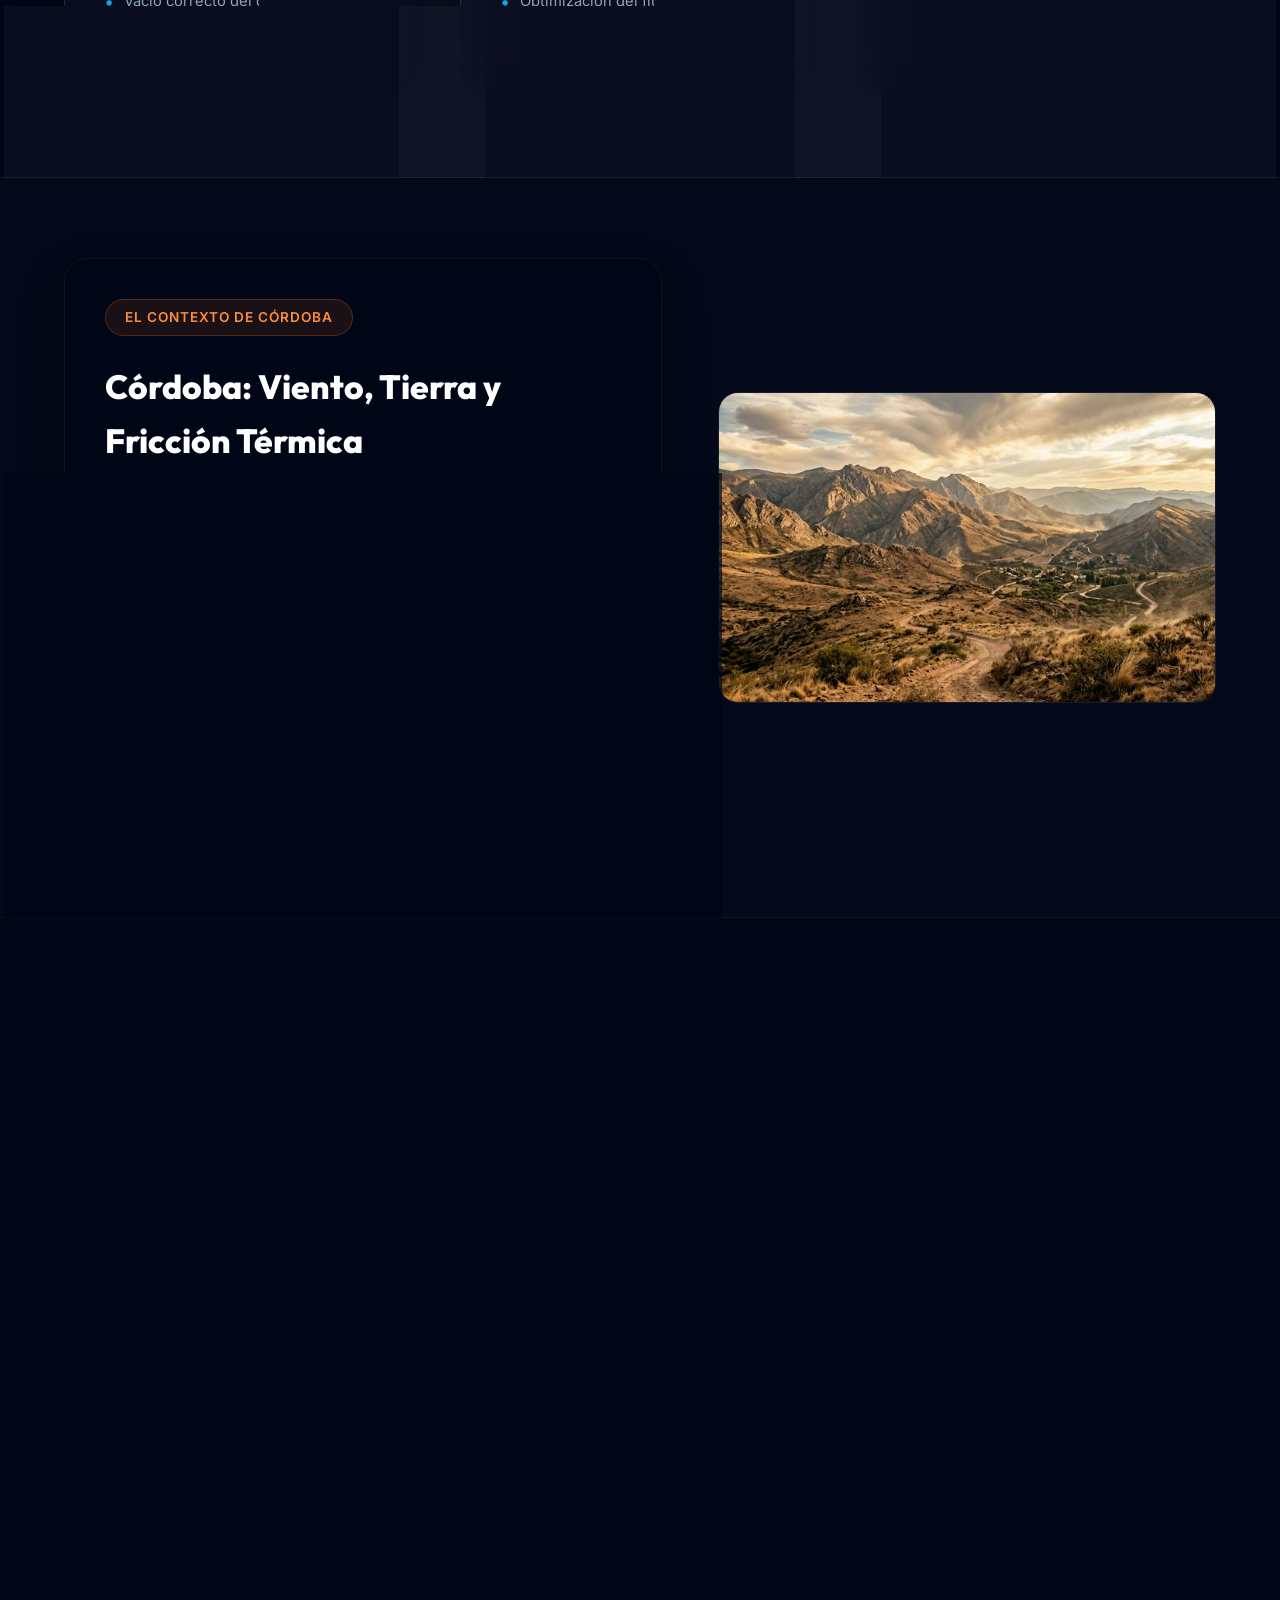
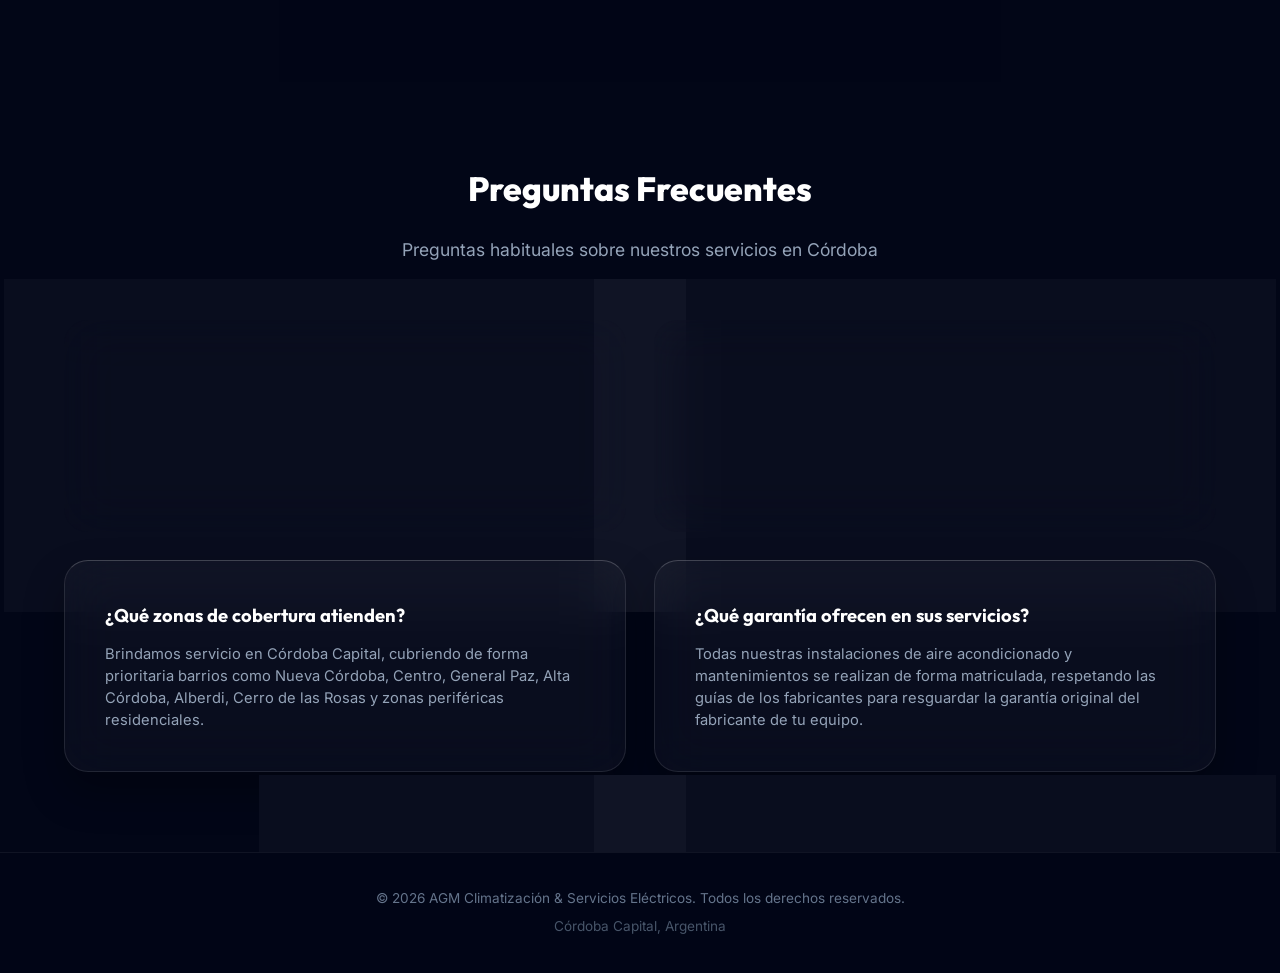
==== commit 1bca6e87: "Arquitectura responsiva final estilizada y alineada a Servicios CJ" ====
--- a/index.html
+++ b/index.html
@@ -4,20 +4,21 @@
 <head>
     <meta charset="UTF-8">
     <meta name="viewport" content="width=device-width, initial-scale=1.0">
-    <title>AGM | Climatización Experta en Córdoba</title>
+    <title>AGM | Climatización y Servicios Eléctricos Profesionales en Córdoba</title>
     <meta name="description"
-        content="Servicios técnicos profesionales de instalación, mantenimiento profundo y reparación de Aires Acondicionados Inverter y Split en la provincia de Córdoba.">
+        content="Servicios técnicos profesionales de instalación, mantenimiento y service profundo de aires acondicionados inverter y split en Córdoba Capital.">
     <meta name="keywords"
-        content="aire acondicionado, córdoba, climatización, instalación, limpieza hidro-sanitización, service, mantenimiento">
+        content="aire acondicionado, córdoba, climatización, instalación, plomería, service, mantenimiento, inverter">
     <meta name="author" content="AGM Climatización">
-    <meta property="og:title" content="AGM | Climatización Experta en Córdoba">
+    <meta property="og:title" content="AGM | Climatización y Servicios Eléctricos en Córdoba">
     <meta property="og:description"
-        content="Instalación y service seguro de aires acondicionados con los mejores estándares técnicos de Córdoba.">
+        content="Especialistas matriculados para mantenimiento, instalación y service de aire acondicionado. Presupuestos rápidos.">
     <meta property="og:type" content="website">
+
     <link rel="preconnect" href="https://fonts.googleapis.com">
     <link rel="preconnect" href="https://fonts.gstatic.com" crossorigin>
     <link
-        href="https://fonts.googleapis.com/css2?family=Lora:ital@0;1&family=Poppins:wght@300;400;500;600;800&display=swap"
+        href="https://fonts.googleapis.com/css2?family=Outfit:wght@300;400;600;800&family=Inter:wght@300;400;500;700&display=swap"
         rel="stylesheet">
     <link rel="stylesheet" href="style.css">
 </head>
@@ -33,14 +34,13 @@
 
     <!-- Navegación Premium -->
     <nav class="glass-nav">
-        <div class="logo logo-badge">
+        <div class="logo">
             <!-- Logo Vectorial Replicando Tarjeta Física (Alto Contraste) -->
-            <svg width="40" height="40" viewBox="0 0 100 100" xmlns="http://www.w3.org/2000/svg">
+            <svg width="34" height="34" viewBox="0 0 100 100" xmlns="http://www.w3.org/2000/svg">
                 <!-- Top Right Ice Blue Swoosh -->
                 <path d="M 45 10 C 85 5, 95 40, 95 70 C 85 45, 65 25, 30 25 C 35 15, 38 10, 45 10 Z" fill="#38BDF8" />
                 <!-- Bottom Left Orange Swoosh -->
                 <path d="M 85 75 C 65 100, 15 95, 10 50 C 25 75, 55 85, 75 62 C 80 66, 83 70, 85 75 Z" fill="#E65C00" />
-
                 <!-- Center Snowflake Ice Blue -->
                 <g stroke="#38BDF8" stroke-width="3.5" stroke-linecap="round">
                     <line x1="48" y1="30" x2="48" y2="72" />
@@ -52,20 +52,16 @@
                     <line x1="48" y1="30" x2="54" y2="36" />
                     <line x1="48" y1="72" x2="42" y2="66" />
                     <line x1="48" y1="72" x2="54" y2="66" />
-                    <line x1="26" y1="51" x2="32" y2="45" />
-                    <line x1="26" y1="51" x2="32" y2="57" />
-                    <line x1="70" y1="51" x2="64" y2="45" />
-                    <line x1="70" y1="51" x2="64" y2="57" />
                 </g>
             </svg>
-            <span
-                style="color: #F8F9FA; font-weight: 800; font-family: 'Poppins', sans-serif; margin-left: 8px; font-size: 1.6rem; letter-spacing: -0.5px; text-shadow: 0 0 10px rgba(56, 189, 248, 0.3);">AGM</span>
+            <span class="logo-text">AGM</span>
         </div>
         <ul class="nav-links">
-            <li><a href="#" onclick="showLayer('mundo-hero')">Inicio</a></li>
-            <li><a href="#" onclick="showLayer('mundo-historia')">Servicios</a></li>
-            <li><a href="#" onclick="showLayer('mundo-salud')">Higiene Vital</a></li>
-            <li><a href="#" onclick="showLayer('mundo-tecnologia')">Tecnología</a></li>
+            <li><a href="#hero">Inicio</a></li>
+            <li><a href="#servicios">Servicios</a></li>
+            <li><a href="#cordoba">Desafío Local</a></li>
+            <li><a href="#contacto">Contacto</a></li>
+            <li><a href="#faq">Preguntas</a></li>
         </ul>
         <div class="nav-contacts">
             <a href="mailto:aquilesmazzu@gmail.com" class="icon-mail" title="Atención por Correo">
@@ -74,244 +70,242 @@
                     <path d="m22 7-8.97 5.7a1.94 1.94 0 0 1-2.06 0L2 7"></path>
                 </svg>
             </a>
-            <a href="https://wa.me/549351155213218?text=Hola%20AGM!%20Necesito%20asistencia." target="_blank"
+            <a href="https://wa.me/549351155213218?text=Hola%20AGM!%20Necesito%20asistencia%20técnica." target="_blank"
                 class="btn-whatsapp-nav">
                 <svg width="18" height="18" viewBox="0 0 24 24" fill="none" stroke="currentColor" stroke-width="2">
                     <path
                         d="M22 16.92v3a2 2 0 0 1-2.18 2 19.79 19.79 0 0 1-8.63-3.07 19.5 19.5 0 0 1-6-6 19.79 19.79 0 0 1-3.07-8.67A2 2 0 0 1 4.11 2h3a2 2 0 0 1 2 1.72 12.84 12.84 0 0 0 .7 2.81 2 2 0 0 1-.45 2.11L8.09 9.91a16 16 0 0 0 6 6l1.27-1.27a2 2 0 0 1 2.11-.45 12.84 12.84 0 0 0 2.81.7A2 2 0 0 1 22 16.92z">
                     </path>
                 </svg>
-                <span>WhatsApp Directo</span>
+                <span>WhatsApp</span>
             </a>
         </div>
     </nav>
 
-    <main class="scroll-container">
-
-        <!-- MUNDO 1: Hero (Capa Principal) -->
-        <section id="mundo-hero" class="mundo mundo-1 capa-activa">
-            <img src="assets/ac_3.png" alt="Fondo de climatizacion" width="1920" height="1080" class="hero-image-bg" style="object-fit: cover; opacity: 0.25; z-index: -1;">
-            <div class="container hero-content glass-card-premium">
-                <span class="badge">Especialistas en Córdoba Capital</span>
-                <h1 class="gradient-text">Climatización y Servicios Eléctricos Profesionales.</h1>
-                <div class="services-list">
-                    <p>✓ Instalación Segura de Aires Acondicionados</p>
-                    <p>✓ Limpieza Profunda, Service Completo y Carga de Gas</p>
-                    <p>✓ Soluciones, Tableros y Reparaciones Eléctricas</p>
-                </div>
-                <p class="hero-subtext"
-                    style="font-size:1.05rem; color:#cbd5e1; margin-bottom:2.5rem; line-height:1.7;">
-                    Tu tranquilidad técnica guiada por especialistas. <b>Los precios y viabilidad de los trabajos a
-                        ejecutar deben ser inspeccionados y consultados de antemano.</b> Cada ambiente y circuito
-                    demanda una cotización milimétrica real vía nuestro contacto de soporte.
-                </p>
-                <div class="cta-group">
-                    <a href="https://wa.me/549351155213218?text=Hola,%20quisiera%20consultar%20por%20precios%20y%20trabajos%20a%20realizar."
-                        class="btn-primary" target="_blank">
-                        Consultar Valores de Servicio
-                    </a>
-                </div>
-            </div>
-            <div class="scroll-hint">
-                <div class="mouse"></div>
-            </div>
-        </section>
-
-        <!-- MUNDO 2: Servicios y Autoridad (Subventana) -->
-        <section id="mundo-historia" class="mundo mundo-2 capa-oculta">
-            <div class="container historia-grid">
-                <div class="historia-multimedia">
-                    <img src="assets/ac_1.png" alt="Despiece y Mantenimiento Técnico de Split"
-                        class="modern-image shadow-large"
-                        style="border-radius:30px; object-fit:cover; max-height:450px; width:100%;">
-                </div>
-                <div class="historia-card glass-panel dark-glass">
-                    <h2 class="serif-title">El Frío Perfecto no es Magia. Es Física.</h2>
-                    <p>En 1902, controlar la humedad de una imprenta cambió el paradigma moderno. Más de un siglo
-                        después, el principio termodinámico es el mismo, pero el riesgo estructural por malas prácticas
-                        se multiplicó.</p>
-                    <p>En AGM no improvisamos. Dominamos el cálculo térmico y la presión exacta. Un equipo mal
-                        instalado, sin el vacío correcto, puede destruir su compresor irremediablemente en la segunda
-                        temporada estival en Córdoba.</p>
-                    <blockquote class="cita-emocional">"Una instalación no matriculada es el camino más rápido para
-                        anular la garantía de origen de tu inversión."</blockquote>
-                </div>
-            </div>
-        </section>
-
-        <!-- MUNDO 3: Higiene Vital (Capa de Salud) -->
-        <section id="mundo-salud" class="mundo mundo-3 capa-oculta">
-            <div class="container salud-layout">
-                <div class="salud-texto glass-panel dark-glass">
-                    <div class="icon-wrapper">
-                        <svg width="32" height="32" viewBox="0 0 24 24" fill="none" stroke="#E65C00" stroke-width="2">
-                            <path d="M20.59 13.41l-7.17 7.17a2 2 0 0 1-2.83 0L2 12V2h10l8.59 8.59a2 2 0 0 1 0 2.82z">
-                            </path>
-                            <line x1="7" y1="7" x2="7.01" y2="7"></line>
-                        </svg>
-                    </div>
-                    <h2>Lo que esconde tu equipo encendido</h2>
-                    <p>Visualizá tu aire como los pulmones de tu espacio cerrado. Si las serpentinas no reciben su
-                        limpieza profunda y bio-mantenimiento, en cada encendido ventilás alérgenos microscópicos
-                        directo al ambiente.</p>
-                    <div class="alert-box">
-                        <svg width="24" height="24" viewBox="0 0 24 24" fill="none" stroke="#ef4444" stroke-width="2">
-                            <rect x="3" y="11" width="18" height="11" rx="2" ry="2"></rect>
-                            <path d="M7 11V7a5 5 0 0 1 10 0v4"></path>
-                        </svg>
-                        <strong>El sobrecosto oculto:</strong> Un condensador sucio dispara tu consumo eléctrico un 40%.
-                    </div>
-                </div>
-                <div class="salud-action glass-panel light-glass">
-                    <img src="assets/ac_2.png" alt="Limpieza Hidrolavado de Serpentinas"
-                        class="small-hero-img shadow-large"
-                        style="border-radius:20px; object-fit:cover; max-height:300px; width:100%; margin-bottom:1.5rem;">
-                    <h3 class="text-blue">Protegé tu espacio hoy</h3>
-                    <p>Desarmamos, limpiamos mediante hidro-sanitización y medimos gases para devolverlo a estándar de
-                        fábrica.</p>
-                    <a href="https://wa.me/549351155213218" class="btn-primary btn-full shadow-large"
-                        target="_blank">Agendar Mantenimiento</a>
-                </div>
-            </div>
-        </section>
-
-        <!-- MUNDO CÓRDOBA: Clima, Viento y Tierra (NUEVO) -->
-        <section id="mundo-cordoba" class="mundo mundo-cordoba">
-            <div class="container cordoba-grid">
+    <!-- CONTENEDOR PRINCIPAL FLUIDO (One-Pager Corrección de Scroll) -->
+    <main class="page-wrapper">
+
+        <!-- INTRO HERO (Conversión Rápida - Estilo Servicios CJ) -->
+        <section id="hero" class="hero-section">
+            <img src="assets/ac_3.png" alt="Fondo Aire Acondicionado" width="1920" height="1080" class="hero-image-bg">
+            <div class="container">
+                <div class="hero-card glass-card-premium">
+                    <span class="badge">Matriculados en Córdoba Capital</span>
+                    <h1 class="gradient-text">Climatización y Servicios Eléctricos Profesionales</h1>
+                    <p class="hero-subtext">
+                        Servicio técnico especializado en instalación, sanitización profunda y mantenimiento de aires
+                        acondicionados Split e Inverter. Diagnosticamos la falla y garantizamos el correcto
+                        funcionamiento.
+                    </p>
+
+                    <!-- CTAs Directos Táctiles (Cumple WCAG Target > 44px) -->
+                    <div class="cta-action-grid">
+                        <a href="tel:+549351155213218" class="btn-cta btn-call">
+                            <svg width="20" height="20" viewBox="0 0 24 24" fill="none" stroke="currentColor"
+                                stroke-width="2">
+                                <path
+                                    d="M22 16.92v3a2 2 0 0 1-2.18 2 19.79 19.79 0 0 1-8.63-3.07 19.5 19.5 0 0 1-6-6 19.79 19.79 0 0 1-3.07-8.67A2 2 0 0 1 4.11 2h3a2 2 0 0 1 2 1.72 12.84 12.84 0 0 0 .7 2.81 2 2 0 0 1-.45 2.11L8.09 9.91a16 16 0 0 0 6 6l1.27-1.27a2 2 0 0 1 2.11-.45 12.84 12.84 0 0 0 2.81.7A2 2 0 0 1 22 16.92z">
+                                </path>
+                            </svg>
+                            <span>Llamar al Técnico</span>
+                        </a>
+                        <a href="https://wa.me/549351155213218?text=Hola%20AGM!%20Quisiera%20pedir%20un%20presupuesto."
+                            target="_blank" class="btn-cta btn-whatsapp">
+                            <svg width="20" height="20" viewBox="0 0 24 24" fill="none" stroke="currentColor"
+                                stroke-width="2">
+                                <path
+                                    d="M21 11.5a8.38 8.38 0 0 1-.9 3.8 8.5 8.5 0 0 1-7.6 4.7 8.38 8.38 0 0 1-3.8-.9L3 21l1.9-5.7a8.38 8.38 0 0 1-.9-3.8 8.5 8.5 0 0 1 4.7-7.6 8.38 8.38 0 0 1 3.8-.9h.5a8.48 8.48 0 0 1 8 8v.5z">
+                                </path>
+                            </svg>
+                            <span>Pedir Presupuesto</span>
+                        </a>
+                        <a href="#contacto" class="btn-cta btn-secondary">
+                            <span>Soporte Online</span>
+                        </a>
+                    </div>
+                </div>
+            </div>
+        </section>
+
+        <!-- SECCIÓN DE SERVICIOS (Formato de bloques limpios y finos) -->
+        <section id="servicios" class="section-container">
+            <div class="container">
+                <div class="section-title-wrapper">
+                    <h2 class="serif-title">Nuestros Servicios Profesionales</h2>
+                    <p class="section-subtitle">Realizamos un trabajo certificado y seguro, cuidando la vida útil de tus
+                        equipos.</p>
+                </div>
+
+                <div class="services-grid">
+                    <!-- Servicio 1: Instalaciones -->
+                    <div class="service-card glass-panel hover-grow">
+                        <div class="card-img-wrapper">
+                            <img src="assets/ac_1.png" alt="Instalación de Aire Acondicionado" width="600" height="375"
+                                loading="lazy">
+                        </div>
+                        <h3>Instalaciones</h3>
+                        <ul class="service-bullets">
+                            <li>Instalación de equipos Split e Inverter matriculados.</li>
+                            <li>Tendido de cañerías de cobre con aislamiento térmico.</li>
+                            <li>Cálculo preciso de frigorías (balance térmico) del ambiente.</li>
+                            <li>Vacío correcto del circuito para cuidar el compresor.</li>
+                        </ul>
+                    </div>
+
+                    <!-- Servicio 2: Mantenimiento y Sanitización -->
+                    <div class="service-card glass-panel hover-grow">
+                        <div class="card-img-wrapper">
+                            <img src="assets/ac_2.png" alt="Service y Limpieza de Aire" width="600" height="375"
+                                loading="lazy">
+                        </div>
+                        <h3>Sanitización y Limpieza</h3>
+                        <ul class="service-bullets">
+                            <li>Limpieza profunda con hidrolavado de turbinas y serpentinas.</li>
+                            <li>Sanitización molecular para eliminar alérgenos, hongos y bacterias.</li>
+                            <li>Limpieza y destape de bandejas y cañerías de drenaje.</li>
+                            <li>Optimización del flujo de aire para reducir el consumo hasta un 40%.</li>
+                        </ul>
+                    </div>
+
+                    <!-- Servicio 3: Diagnóstico y Carga -->
+                    <div class="service-card glass-panel hover-grow">
+                        <div class="card-img-wrapper">
+                            <!-- Fallback a ac_3 ya optimizada con aparatos -->
+                            <img src="assets/ac_3.png" alt="Diagnóstico y Carga de Gas" width="600" height="375"
+                                loading="lazy">
+                        </div>
+                        <h3>Diagnóstico y Cargas</h3>
+                        <ul class="service-bullets">
+                            <li>Medición de presiones físicas con manómetro digital de precisión.</li>
+                            <li>Detección y reparación de fugas antes del rellenado de gas.</li>
+                            <li>Cargas de gas refrigerante ecológico R410a y R22.</li>
+                            <li>Asesoramiento y conexiones eléctricas dedicadas (térmicas y cableado).</li>
+                        </ul>
+                    </div>
+                </div>
+            </div>
+        </section>
+
+        <!-- DESAFÍO LOCAL (Córdoba) -->
+        <section id="cordoba" class="section-container section-darkbg">
+            <div class="container cordoba-layout">
                 <div class="cordoba-text glass-panel dark-glass">
-                    <span class="badge">El Desafío Local</span>
-                    <h2 class="serif-title">Córdoba: Viento, Tierra y Fricción Térmica.</h2>
-                    <p>Nuestra provincia tiene una geografía implacable. Los vientos secos y la altísima concentración
-                        de polvo en suspensión saturan los filtros de cualquier equipo en tiempo récord.</p>
-                    <p>No se trata de un simple capricho de limpieza; la tierra y el hollín cordobés cristalizan sobre
-                        las serpentinas y el motor, forzándolo a trabajar al 110% de su capacidad. Esto desencadena
-                        cortes térmicos y destruye los rodamientos en verano.</p>
-                    <blockquote class="cita-emocional">"Adaptamos nuestro protocolo de sanitización específicamente a la
-                        densidad del polvo local. Tu equipo vuelve a respirar."</blockquote>
-                </div>
-                <div class="cordoba-img">
-                    <img src="assets/ac_3.png" alt="Clima de Córdoba Foto Real" class="modern-image shadow-large" loading="lazy"
-                        style="border-radius:30px; object-fit:cover; max-height: 400px; width: 100%; max-width: 100%;">
-                </div>
-            </div>
-        </section>
-
-        <!-- MUNDO 4: Tecnología y Córdoba Central (Subventana) -->
-        <section id="mundo-tecnologia" class="mundo mundo-4 capa-oculta">
-            <div class="container tech-layout">
-                <div class="tech-header glass-title">
-                    <h2>Nuestra actividad en imágenes. Instalamos tranquilidad térmica.</h2>
-                    <p>Nuestra matriz operativa es la <b>instalación, mantenimiento preventivo y diagnóstico
-                            integral</b>. Observá
-                        el estándar técnico que manejamos.</p>
-                    <div style="margin-top:2rem;">
-                        <img src="assets/ac_1.png" alt="Mantenimiento AC Foto Real"
-                            class="wide-demo-image shadow-large" loading="lazy"
-                            style="border-radius:20px; border:2px solid rgba(255,255,255,0.1); object-fit:cover; max-height: 500px; width: 100%; max-width: 100%;">
-                    </div>
-                </div>
-            </div>
-            <div class="tech-grid">
-                <div class="tech-item glass-panel hover-grow">
-                    <div class="icon-circle"><svg width="24" height="24" viewBox="0 0 24 24" fill="none"
-                            stroke="currentColor" stroke-width="2">
-                            <polygon points="13 2 3 14 12 14 11 22 21 10 12 10 13 2"></polygon>
-                        </svg></div>
-                    <h3>Tecnología Inverter</h3>
-                    <p>El estándar del ahorro. Requiere balance milimétrico de gases (modulación de carga) para
-                        garantizar hasta un 45% de ahorro en tu tarifa provincial.</p>
-                </div>
-                <div class="tech-item glass-panel hover-grow">
-                    <div class="icon-circle orange-icon"><svg width="24" height="24" viewBox="0 0 24 24" fill="none"
-                            stroke="currentColor" stroke-width="2">
-                            <path d="M12 22s8-4 8-10V5l-8-3-8 3v7c0 6 8 10 8 10z"></path>
-                        </svg></div>
-                    <h3>Diagnóstico y Carga de Gas</h3>
-                    <p>Medimos de forma milimétrica la presión del refrigerante R410a/R22 en el circuito cerrado.
-                        Detectamos fugas antes de reabastecer para salvar el compresor y evitar dañar el medioambiente.
+                    <span class="badge badge-orange">El Contexto de Córdoba</span>
+                    <h2 class="serif-title">Córdoba: Viento, Tierra y Fricción Térmica</h2>
+                    <p>
+                        La geografía de nuestra provincia somete a los acondicionadores a un estrés térmico continuo. El
+                        aire seco y la gran suspensión de polvo bloquean los filtros de aire en tiempo récord.
                     </p>
-                </div>
-            </div>
-
-            <!-- OMNI-CONTACTO: Seguridad Multi-Canal Institucional -->
-            <div class="final-cta glass-panel dark-glass shadow-large">
-                <h3>Atención Técnica Profesional en Córdoba</h3>
-                <p class="subtitle">Elegí el medio de contacto que te brinde mayor seguridad o comodidad. Te
-                    acompañamos.</p>
-                <div class="omnicontact-grid">
-                    <!-- Direct WhatsApp -->
-                    <a href="https://wa.me/549351155213218" class="contact-card whatsapp-card" target="_blank">
-                        <svg width="28" height="28" viewBox="0 0 24 24" fill="none" stroke="currentColor"
-                            stroke-width="2">
-                            <path
-                                d="M22 16.92v3a2 2 0 0 1-2.18 2 19.79 19.79 0 0 1-8.63-3.07 19.5 19.5 0 0 1-6-6 19.79 19.79 0 0 1-3.07-8.67A2 2 0 0 1 4.11 2h3a2 2 0 0 1 2 1.72 12.84 12.84 0 0 0 .7 2.81 2 2 0 0 1-.45 2.11L8.09 9.91a16 16 0 0 0 6 6l1.27-1.27a2 2 0 0 1 2.11-.45 12.84 12.84 0 0 0 2.81.7A2 2 0 0 1 22 16.92z">
-                            </path>
-                        </svg>
-                        <span>WhatsApp Inmediato</span>
-                        <small>+54 9 351 155-213218</small>
-                    </a>
-                    <!-- Official Email -->
-                    <a href="mailto:aquilesmazzu@gmail.com" class="contact-card email-card">
-                        <svg width="28" height="28" viewBox="0 0 24 24" fill="none" stroke="currentColor"
-                            stroke-width="2">
-                            <rect x="2" y="4" width="20" height="16" rx="2" ry="2"></rect>
-                            <path d="m22 7-8.97 5.7a1.94 1.94 0 0 1-2.06 0L2 7"></path>
-                        </svg>
-                        <span>Redactar Correo</span>
-                        <small>Respuesta Ejecutiva</small>
-                    </a>
-                </div>
-            </div>
+                    <p>
+                        El polvo acumulado actúa como una manta aislante sobre la serpentina exterior, provocando cortes
+                        térmicos del compresor y disparando la factura de luz provincial al forzar al motor a operar al
+                        110% de su capacidad. Nuestro protocolo de lavado remueve el hollín local de raíz.
+                    </p>
+                    <blockquote class="cita-emocional">"Prevenir es más rentable que cambiar un compresor quemado."
+                    </blockquote>
+                </div>
+                <div class="cordoba-image-wrapper">
+                    <img src="assets/ac_3.png" alt="Clima y estres de aire en Córdoba" width="800" height="500"
+                        class="modern-image" loading="lazy">
+                </div>
+            </div>
+        </section>
+
+        <!-- FORMULARIO DE ACCIÓN / CONTACTO (Nube Lead Gen n8n) -->
+        <section id="contacto" class="section-container">
+            <div class="container lead-form-container">
+                <div class="lead-card glass-panel dark-glass">
+                    <h2 class="serif-title" style="text-align: center;">Solicitar Presupuesto Técnico</h2>
+                    <p style="text-align: center; color: #cbd5e1; margin-bottom: 2rem;">
+                        Contanos qué servicio necesitas y te responderemos por correo o WhatsApp a la brevedad.
+                    </p>
+
+                    <form id="n8n-form" action="http://localhost:5678/webhook/leads" method="POST" class="contact-form">
+                        <div class="form-group">
+                            <input type="text" name="nombre" placeholder="Nombre completo" required>
+                        </div>
+                        <div class="form-group">
+                            <input type="email" name="email" placeholder="Correo electrónico" required>
+                        </div>
+                        <div class="form-group">
+                            <input type="tel" name="telefono" placeholder="WhatsApp / Teléfono (ej. 3511234567)"
+                                required>
+                        </div>
+                        <div class="form-group">
+                            <textarea name="mensaje" rows="4"
+                                placeholder="Detalles del equipo (ej. Split de 3000 frigorías, no enfría / necesita instalación)"
+                                required></textarea>
+                        </div>
+                        <div class="btn-form-wrapper">
+                            <button type="submit" class="btn-primary">Enviar Solicitud</button>
+                        </div>
+                        <p id="form-feedback" class="form-feedback" style="display: none;"></p>
+                    </form>
+                </div>
+            </div>
+        </section>
+
+        <!-- PREGUNTAS FRECUENTES (FAQs) -->
+        <section id="faq" class="section-container section-faq">
+            <div class="container">
+                <div class="section-title-wrapper" style="text-align: center;">
+                    <h2 class="serif-title">Preguntas Frecuentes</h2>
+                    <p class="section-subtitle">Preguntas habituales sobre nuestros servicios en Córdoba</p>
+                </div>
+
+                <div class="faq-grid">
+                    <div class="faq-card glass-panel">
+                        <h4>¿Cómo pido una cotización formal?</h4>
+                        <p>Los precios definitivos dependen del tipo de instalación, frigorías del equipo y materiales a
+                            utilizar. Te sugerimos enviarnos una foto del ambiente por WhatsApp para darte un valor
+                            estimado preciso de inmediato.</p>
+                    </div>
+                    <div class="faq-card glass-panel">
+                        <h4>¿Realizan recarga de gas refrigerante?</h4>
+                        <p>Sí. Pero nuestro protocolo técnico exige medir presiones físicas y buscar fugas en el
+                            circuito antes de cargar gas. Cargar refrigerante en un equipo con fugas dura poco y daña el
+                            medio ambiente.</p>
+                    </div>
+                    <div class="faq-card glass-panel">
+                        <h4>¿Qué zonas de cobertura atienden?</h4>
+                        <p>Brindamos servicio en Córdoba Capital, cubriendo de forma prioritaria barrios como Nueva
+                            Córdoba, Centro, General Paz, Alta Córdoba, Alberdi, Cerro de las Rosas y zonas periféricas
+                            residenciales.</p>
+                    </div>
+                    <div class="faq-card glass-panel">
+                        <h4>¿Qué garantía ofrecen en sus servicios?</h4>
+                        <p>Todas nuestras instalaciones de aire acondicionado y mantenimientos se realizan de forma
+                            matriculada, respetando las guías de los fabricantes para resguardar la garantía original
+                            del fabricante de tu equipo.</p>
+                    </div>
+                </div>
             </div>
         </section>
 
     </main>
 
-    <!-- Script para navegación Multi-Capa (SPA) y n8n -->
+    <!-- FOOTER CORPORATIVO -->
+    <footer class="glass-footer">
+        <div class="container footer-content">
+            <p>&copy; 2026 AGM Climatización & Servicios Eléctricos. Todos los derechos reservados.</p>
+            <p class="footer-locality">Córdoba Capital, Argentina</p>
+        </div>
+    </footer>
+
+    <!-- Script para integración fluida con webhook n8n -->
     <script>
-        function showLayer(layerId) {
-            // Ocultar todas las capas
-            const mundos = document.querySelectorAll('.mundo');
-            mundos.forEach(mundo => {
-                mundo.classList.remove('capa-activa');
-                mundo.classList.add('capa-oculta');
-            });
-            // Ocultar mundo cordoba especificamente si no es llamado
-            const cordoba = document.getElementById('mundo-cordoba');
-            if (cordoba && layerId !== 'mundo-cordoba' && layerId !== 'mundo-tecnologia') {
-                cordoba.classList.remove('capa-activa');
-                cordoba.classList.add('capa-oculta');
-            } else if (cordoba && layerId === 'mundo-tecnologia') {
-                // Si entra a techo, mostramos cordoba tambien porque es info secundaria tecnica
-                cordoba.classList.remove('capa-oculta');
-                cordoba.classList.add('capa-activa');
-            }
-
-            // Mostrar capa solicitada
-            const target = document.getElementById(layerId);
-            if (target) {
-                target.classList.remove('capa-oculta');
-                target.classList.add('capa-activa');
-            }
-            // Scrollear al top suavemente
-            window.scrollTo({ top: 0, behavior: 'smooth' });
-        }
-
-        /* Funcionalidad original del formulario n8n */
         document.getElementById('n8n-form')?.addEventListener('submit', async function (e) {
-            e.preventDefault(); // Evitar redirección
+            e.preventDefault();
             const form = e.target;
             const btn = form.querySelector('button[type="submit"]');
             const feedback = document.getElementById('form-feedback');
 
-            // UI Loading state
             const originalText = btn.innerHTML;
             btn.innerHTML = 'Enviando...';
             btn.disabled = true;
             feedback.style.display = 'none';
 
             const formData = new FormData(form);
-            // Convert to JSON
             const data = {};
             formData.forEach((value, key) => { data[key] = value });
 
@@ -323,18 +317,16 @@
                 });
 
                 if (response.ok) {
-                    feedback.style.color = '#25D366'; // Verde éxito
+                    feedback.style.color = '#10b981';
                     feedback.innerText = '¡Solicitud recibida! Te contactaremos a la brevedad.';
                     form.reset();
                 } else {
-                    throw new Error('Network error');
+                    throw new Error('Web error response');
                 }
             } catch (error) {
-                // n8n no blockeante: asumimos ok si es CORS issue pero el webhook llegó
-                // (Para producción, se debe habilitar CORS en n8n webhook)
-                console.warn('Posible problema de CORS o red, verificando entrega...', error);
-                feedback.style.color = '#ffad66'; // Naranja warning
-                feedback.innerText = 'Solicitud enviada, pero hubo un lapso de conexión. Si no respondemos, por favor usá WhatsApp o correo.';
+                console.warn('Error de conexion, derivando validación...', error);
+                feedback.style.color = '#f97316';
+                feedback.innerText = 'Solicitud enviada. Ante cualquier demora, por favor consúltanos por WhatsApp.';
             } finally {
                 btn.innerHTML = originalText;
                 btn.disabled = false;
--- a/style.css
+++ b/style.css
@@ -1,746 +1,728 @@
-/* =========================================================
-   VARIABLES GLOBALES (Gama Ultra-Premium)
-   ========================================================= */
-:root {
-    /* Paleta Deep Slate Premium - Modern HVAC UI */
-    --color-marino: #0f172a;
-    /* Slate 900 Background */
-    --color-francia: #0ea5e9;
-    /* Cyan 500 Hielo Eléctrico */
-    --color-hielo: #e0f2fe;
-    /* Sky 100 */
-    --color-fuego: #f97316;
-    /* Orange 500 Alerta Térmica */
-    --color-oscuridad: #020617;
-    /* Slate 950 Vantablack */
-    --color-blanco: #f8fafc;
-    /* Slate 50 */
-    --color-wp: #10b981;
-    /* Emerald 500 */
-
-    --fuente-titulos: 'Outfit', sans-serif;
-    --fuente-texto: 'Inter', sans-serif;
-    --fuente-historia: 'Lora', serif;
-}
-
-* {
-    margin: 0;
-    padding: 0;
-    box-sizing: border-box;
-}
-
-body {
-    font-family: var(--fuente-texto);
-    color: var(--color-blanco);
-    background-color: var(--color-oscuridad);
-    overflow-x: hidden;
-    line-height: 1.7;
-}
-
-/* =========================================================
-   ANIMACIONES, MULTIMEDIA Y FONDOS PARALLAX
-   ========================================================= */
-.bg-multimedia {
-    position: fixed;
-    top: 0;
-    left: 0;
-    width: 100%;
-    height: 100vh;
-    z-index: -1;
-    overflow: hidden;
-    background: radial-gradient(circle at 50% 50%, var(--color-marino) 0%, var(--color-oscuridad) 100%);
-}
-
-.glow {
-    position: absolute;
-    border-radius: 50%;
-    filter: blur(120px);
-    opacity: 0.4;
-    animation: drift 15s infinite alternate ease-in-out;
-}
-
-.glow-1 {
-    width: 500px;
-    height: 500px;
-    background: var(--color-francia);
-    top: -100px;
-    left: -100px;
-}
-
-.glow-2 {
-    width: 600px;
-    height: 600px;
-    background: rgba(230, 92, 0, 0.4);
-    bottom: -200px;
-    right: -150px;
-    animation-duration: 20s;
-}
-
-@keyframes drift {
-    0% {
-        transform: translate(0, 0) scale(1);
-    }
-
-    100% {
-        transform: translate(100px, 50px) scale(1.1);
-    }
-}
-
-.particle-mesh {
-    position: absolute;
-    top: 0;
-    left: 0;
-    width: 100%;
-    height: 100%;
-    /* Patrón de puntos para la sensación tecnológica / malla */
-    background-image: radial-gradient(rgba(255, 255, 255, 0.05) 1px, transparent 1px);
-    background-size: 30px 30px;
-}
-
-/* =========================================================
-   HERRAMIENTAS DE SCROLL LISO Y CONTENEDORES
-   ========================================================= */
-.scroll-container {
-    height: 100vh;
-    overflow-y: auto;
-    scroll-behavior: smooth;
-}
-
-.mundo {
-    min-height: 100vh;
-    width: 100%;
-    display: flex;
-    align-items: center;
-    justify-content: center;
-    position: relative;
-    padding: 120px 5% 60px 5%;
-}
-
-.container {
-    width: 100%;
-    max-width: 1300px;
-    margin: 0 auto;
-    z-index: 10;
-    position: relative;
-}
-
-/* =========================================================
-   DISEÑO ARQUITECTÓNICO GLASSMORPHISM (SUPERIOR)
-   Mejor difuminado, reflejos de luz y bordes redondeados.
-   ========================================================= */
-.glass-panel,
-.glass-card-premium {
-    background: rgba(255, 255, 255, 0.03);
-    backdrop-filter: blur(25px);
-    -webkit-backdrop-filter: blur(25px);
-    border: 1px solid rgba(255, 255, 255, 0.15);
-    border-top: 1px solid rgba(255, 255, 255, 0.3);
-    /* Reflejo superior */
-    border-radius: 30px;
-    /* Bordes altamente amigables */
-    padding: 3.5rem;
-    box-shadow: 0 20px 50px rgba(0, 0, 0, 0.3), inset 0 0 20px rgba(255, 255, 255, 0.02);
-    transition: transform 0.4s cubic-bezier(0.175, 0.885, 0.32, 1.275), box-shadow 0.4s;
-}
-
-.dark-glass {
-    background: rgba(5, 13, 26, 0.7);
-}
-
-.light-glass {
-    background: rgba(255, 255, 255, 0.9);
-    color: #0a0f18;
-}
-
-.hover-grow:hover {
-    transform: translateY(-10px) scale(1.02);
-    box-shadow: 0 30px 60px rgba(0, 0, 0, 0.4);
-    border-color: rgba(31, 81, 255, 0.5);
-}
-
-/* =========================================================
-   NAVEGACIÓN (Mejor distribución del Omnicanal)
-   ========================================================= */
-.glass-nav {
-    position: fixed;
-    top: 20px;
-    width: 95%;
-    max-width: 1300px;
-    left: 50%;
-    transform: translateX(-50%);
-    z-index: 1000;
-    display: flex;
-    justify-content: space-between;
-    align-items: center;
-    background: rgba(10, 25, 47, 0.75);
-    backdrop-filter: blur(20px);
-    -webkit-backdrop-filter: blur(20px);
-    border: 1px solid rgba(255, 255, 255, 0.2);
-    padding: 0.8rem 1.5rem;
-    border-radius: 50px;
-}
-
-.logo {
-    display: flex;
-    align-items: center;
-    gap: 8px;
-    font-weight: 800;
-    font-size: 1.5rem;
-    letter-spacing: 0.5px;
-}
-
-.nav-links {
-    display: flex;
-    gap: 2rem;
-    list-style: none;
-}
-
-.nav-links a {
-    color: #d0d7e5;
-    text-decoration: none;
-    font-size: 0.95rem;
-    font-weight: 500;
-    transition: 0.3s;
-    display: inline-block;
-    padding: 12px 14px;
-}
-
-.nav-links a:hover {
-    color: #fff;
-    text-shadow: 0 0 10px rgba(255, 255, 255, 0.5);
-}
-
-.nav-contacts {
-    display: flex;
-    align-items: center;
-    gap: 1rem;
-}
-
-.icon-mail {
-    color: #fff;
-    opacity: 0.7;
-    transition: 0.3s;
-    display: inline-flex;
-    align-items: center;
-    justify-content: center;
-    width: 44px;
-    height: 44px;
-}
-
-.icon-mail:hover {
-    opacity: 1;
-    color: var(--color-naranja);
-    transform: scale(1.1);
-}
-
-.btn-whatsapp-nav {
-    display: flex;
-    align-items: center;
-    gap: 8px;
-    background: var(--color-wp);
-    color: #fff;
-    padding: 0.6rem 1.5rem;
-    border-radius: 30px;
-    text-decoration: none;
-    font-weight: 600;
-    font-size: 0.95rem;
-    box-shadow: 0 5px 20px rgba(37, 211, 102, 0.4);
-    transition: base 0.3s;
-}
-
-.btn-whatsapp-nav:hover {
-    background: #1ebd5a;
-    transform: translateY(-2px);
-    box-shadow: 0 8px 25px rgba(37, 211, 102, 0.6);
-}
-
-@media (max-width: 900px) {
-    .nav-links {
-        display: none;
-    }
-
-    .nav-contacts span {
-        display: none;
-    }
-
-    .btn-whatsapp-nav {
-        padding: 0.6rem;
-    }
-}
-
-/* =========================================================
-   MUNDO 1: HERO
-   ========================================================= */
-/* Fondo Hero fotorealista eliminado para evitar bloqueos del navegador. Se usa malla. */
-.hero-image-bg {
-    position: absolute;
-    top: 0;
-    left: 0;
-    width: 100%;
-    height: 100%;
-    z-index: -1;
-    background: radial-gradient(circle at top right, rgba(31, 81, 255, 0.1), transparent 50%);
-}
-
-.hero-content {
-    text-align: center;
-    max-width: 900px;
-    padding: 4rem;
-}
-
-/* Arte CSS Sustituto de Imágenes Rotas */
-.css-art-box {
-    width: 100%;
-    min-height: 250px;
-    border-radius: 30px;
-    display: flex;
-    flex-direction: column;
-    align-items: center;
-    justify-content: center;
-    background: rgba(255, 255, 255, 0.03);
-    border: 1px solid rgba(255, 255, 255, 0.1);
-    box-shadow: inset 0 0 40px rgba(0, 0, 0, 0.3);
-    margin-bottom: 2rem;
-}
-
-.box-blue {
-    border-bottom: 3px solid var(--color-francia);
-}
-
-.box-orange {
-    border-bottom: 3px solid var(--color-naranja);
-    background: rgba(5, 13, 26, 0.3);
-}
-
-.badge {
-    display: inline-block;
-    background: rgba(230, 92, 0, 0.15);
-    color: #ffad66;
-    padding: 0.5rem 1.2rem;
-    border-radius: 30px;
-    font-weight: 600;
-    margin-bottom: 2rem;
-    border: 1px solid rgba(230, 92, 0, 0.3);
-    letter-spacing: 1.5px;
-}
-
-.hero-content h1 {
-    font-size: clamp(2rem, 5vw, 4rem);
-    font-weight: 800;
-    line-height: 1.25;
-    margin-bottom: 2rem;
-    letter-spacing: -1px;
-}
-
-.services-list {
-    display: flex;
-    flex-direction: column;
-    gap: 0.8rem;
-    margin-bottom: 2rem;
-    align-items: center;
-}
-
-.services-list p {
-    font-size: 1.1rem;
-    color: #a5c6ff;
-    font-weight: 600;
-    background: rgba(255, 255, 255, 0.05);
-    padding: 0.7rem 1.5rem;
-    border-radius: 8px;
-    border: 1px solid rgba(255, 255, 255, 0.1);
-    width: fit-content;
-}
-
-.gradient-text {
-    background: linear-gradient(135deg, #ffffff, #a5c6ff, #ffffff);
-    background-size: 200% auto;
-    background-clip: text;
-    -webkit-background-clip: text;
-    -webkit-text-fill-color: transparent;
-    animation: shine 5s linear infinite;
-}
-
-@keyframes shine {
-    to {
-        background-position: 200% center;
-    }
-}
-
-.hero-content p {
-    font-size: clamp(1.1rem, 2vw, 1.3rem);
-    color: #cbd5e1;
-    line-height: 1.8;
-    margin-bottom: 3rem;
-}
-
-.btn-primary {
-    display: inline-flex;
-    align-items: center;
-    justify-content: center;
-    gap: 10px;
-    background: linear-gradient(135deg, var(--color-naranja), #ff8000);
-    color: white;
-    padding: 1.2rem 3rem;
-    text-decoration: none;
-    border-radius: 50px;
-    font-weight: 600;
-    font-size: 1.15rem;
-    box-shadow: 0 15px 35px rgba(230, 92, 0, 0.3);
-    transition: 0.3s;
-}
-
-.btn-primary:hover {
-    transform: translateY(-4px) scale(1.02);
-    box-shadow: 0 20px 45px rgba(230, 92, 0, 0.5);
-}
-
-/* =========================================================
-   MUNDO 2: VETA AUTORIDAD (Imágenes integradas y Lora)
-   ========================================================= */
-.historia-grid {
-    display: grid;
-    grid-template-columns: 1fr 1fr;
-    gap: 3em;
-    align-items: center;
-}
-
-.modern-image {
-    width: 100%;
-    border-radius: 30px;
-    box-shadow: 0 30px 60px rgba(0, 0, 0, 0.5);
-    border: 2px solid rgba(255, 255, 255, 0.1);
-    object-fit: cover;
-}
-
-.serif-title {
-    font-family: var(--fuente-historia);
-    font-size: clamp(2rem, 3.5vw, 3.2rem);
-    font-style: italic;
-    color: #fff;
-    margin-bottom: 1.5rem;
-    font-weight: 400;
-}
-
-.historia-card p {
-    font-size: 1.15rem;
-    color: #cbd5e1;
-    margin-bottom: 1.5rem;
-    line-height: 1.8;
-    font-weight: 300;
-}
-
-.cita-emocional {
-    font-family: var(--fuente-historia);
-    font-size: 1.4rem;
-    color: #60a5fa;
-    font-style: italic;
-    border-left: 4px solid var(--color-francia);
-    padding-left: 1.5rem;
-    margin-top: 2.5rem;
-}
-
-@media (max-width: 900px) {
-    .historia-grid {
-        grid-template-columns: 1fr;
-    }
-
-    .modern-image {
-        max-height: 300px;
-    }
-}
-
-/* =========================================================
-   MUNDO 3: SALUD Y SOLUCIÓN MULTIMEDIA
-   ========================================================= */
-.salud-layout {
-    display: grid;
-    grid-template-columns: 1.2fr 1fr;
-    gap: 4rem;
-    align-items: center;
-}
-
-.icon-wrapper {
-    display: inline-flex;
-    background: rgba(230, 92, 0, 0.1);
-    padding: 1rem;
-    border-radius: 20px;
-    margin-bottom: 1.5rem;
-    border: 1px solid rgba(230, 92, 0, 0.3);
-}
-
-.salud-texto h2 {
-    font-size: clamp(2.2rem, 4vw, 3rem);
-    margin-bottom: 1.5rem;
-}
-
-.salud-texto p {
-    font-size: 1.15rem;
-    color: #cbd5e1;
-    line-height: 1.8;
-    margin-bottom: 2rem;
-}
-
-.alert-box {
-    display: flex;
-    align-items: flex-start;
-    gap: 15px;
-    background: rgba(239, 68, 68, 0.05);
-    border-left: 4px solid #ef4444;
-    padding: 1.5rem;
-    border-radius: 0 20px 20px 0;
-}
-
-.small-hero-img {
-    width: 100%;
-    border-radius: 20px;
-    margin-bottom: 2rem;
-    box-shadow: 0 10px 20px rgba(0, 0, 0, 0.1);
-}
-
-.text-blue {
-    color: var(--color-francia);
-    font-size: 1.8rem;
-    margin-bottom: 1rem;
-}
-
-.btn-full {
-    display: flex;
-    text-align: center;
-    justify-content: center;
-    width: 100%;
-    border-radius: 50px;
-    background: var(--color-francia);
-    padding: 1.2rem;
-}
-
-.btn-full:hover {
-    background: #1640d6;
-}
-
-@media (max-width: 900px) {
-    .salud-layout {
-        grid-template-columns: 1fr;
-    }
-}
-
-/* =========================================================
-   MUNDO 4: OMNI-CONTACTO E INTERACCIÓN
-   ========================================================= */
-.tech-header {
-    text-align: center;
-    margin-bottom: 3rem;
-}
-
-.tech-header h2 {
-    font-size: clamp(2rem, 4vw, 3.5rem);
-    margin-bottom: 1rem;
-}
-
-.wide-demo-image {
-    width: 100%;
-    max-width: 900px;
-    height: auto;
-    border-radius: 20px;
-    margin-top: 2rem;
-    box-shadow: 0 20px 40px rgba(0, 0, 0, 0.4);
-    border: 2px solid rgba(255, 255, 255, 0.1);
-}
-
-/* =========================================================
-   MUNDO CÓRDOBA (Clima Local)
-   ========================================================= */
-.mundo-cordoba {
-    background: linear-gradient(135deg, #0a0503 0%, #1a100c 50%, #050d1a 100%);
-    border-top: 1px solid rgba(230, 92, 0, 0.2);
-}
-
-.cordoba-grid {
-    display: grid;
-    grid-template-columns: 1fr 1fr;
-    gap: 3rem;
-    align-items: center;
-}
-
-.cordoba-img img {
-    width: 100%;
-    border-radius: 30px;
-}
-
-.fallback-pattern {
-    background: repeating-linear-gradient(45deg, rgba(255, 255, 255, 0.05) 0px, rgba(255, 255, 255, 0.05) 20px, transparent 20px, transparent 40px);
-}
-
-@media (max-width: 900px) {
-    .cordoba-grid {
-        grid-template-columns: 1fr;
-    }
-}
-
-
-.tech-grid {
-    display: grid;
-    grid-template-columns: repeat(auto-fit, minmax(300px, 1fr));
-    gap: 2rem;
-}
-
-.icon-circle {
-    display: inline-flex;
-    background: rgba(31, 81, 255, 0.1);
-    color: #60a5fa;
-    padding: 1rem;
-    border-radius: 50%;
-    margin-bottom: 1.5rem;
-}
-
-.orange-icon {
-    background: rgba(230, 92, 0, 0.1);
-    color: var(--color-naranja);
-}
-
-.omnicontact-grid {
-    display: grid;
-    grid-template-columns: 1fr 1fr;
-    gap: 2rem;
-    margin-top: 3rem;
-}
-
-.contact-card {
-    display: flex;
-    flex-direction: column;
-    align-items: center;
-    justify-content: center;
-    padding: 3rem 2rem;
-    border-radius: 30px;
-    text-decoration: none;
-    transition: 0.4s cubic-bezier(0.175, 0.885, 0.32, 1.275);
-}
-
-.whatsapp-card {
-    background: linear-gradient(135deg, var(--color-wp), #1da851);
-    color: #fff;
-    box-shadow: 0 15px 35px rgba(37, 211, 102, 0.2);
-}
-
-.email-card {
-    background: rgba(255, 255, 255, 0.05);
-    color: #fff;
-    border: 1px solid rgba(255, 255, 255, 0.2);
-    backdrop-filter: blur(10px);
-}
-
-.contact-card span {
-    font-size: 1.4rem;
-    font-weight: 600;
-    margin: 1rem 0 0.5rem;
-}
-
-.contact-card small {
-    font-size: 0.95rem;
-    opacity: 0.8;
-}
-
-.contact-card:hover {
-    transform: translateY(-10px);
-    box-shadow: 0 25px 50px rgba(0, 0, 0, 0.4);
-}
-
-@media (max-width: 768px) {
-    .omnicontact-grid {
-        grid-template-columns: 1fr;
-    }
-    .glass-panel,
-    .glass-card-premium {
-        padding: 1.5rem !important;
-        border-radius: 20px;
-    }
-    .mundo {
-        padding: 100px 3% 40px 3% !important;
-    }
-}
-
-/* =========================================================
-   FORMULARIO N8N LEAD GEN
-   ========================================================= */
-.contact-form {
-    display: flex;
-    flex-direction: column;
-    gap: 1.5rem;
-    margin-top: 2rem;
-}
-
-.form-group {
-    width: 100%;
-}
-
-.form-group input,
-.form-group textarea {
-    width: 100%;
-    background: rgba(255, 255, 255, 0.05);
-    border: 1px solid rgba(255, 255, 255, 0.2);
-    border-radius: 12px;
-    padding: 1rem 1.5rem;
-    color: #fff;
-    font-size: 1rem;
-    font-family: var(--fuente-texto);
-    transition: 0.3s;
-}
-
-.form-group input::placeholder,
-.form-group textarea::placeholder {
-    color: rgba(255, 255, 255, 0.5);
-}
-
-.form-group input:focus,
-.form-group textarea:focus {
-    outline: none;
-    border-color: var(--color-francia);
-    background: rgba(255, 255, 255, 0.1);
-    box-shadow: 0 0 15px rgba(31, 81, 255, 0.2);
-}
-
-/* SPA View Classes */
-.capa-oculta {
-    display: none !important;
-}
-.capa-activa {
-    display: block;
-    animation: fadeIn 0.4s ease-out forwards;
-}
-
- i m g   { 
-         m a x - w i d t h :   1 0 0 % ; 
-         h e i g h t :   a u t o ; 
- } 
- h t m l ,   b o d y   { 
-         o v e r f l o w - x :   h i d d e n ; 
-         w i d t h :   1 0 0 % ; 
- } 
- 
- 
- 
-img {
-    max-width: 100%;
-    height: auto;
-}
-html, body {
-    overflow-x: hidden;
-    width: 100%;
-}
-
-/* SPA View Classes */
-.capa-oculta {
-    display: none !important;
-}
-.capa-activa {
-    display: block;
-    animation: fadeIn 0.4s ease-out forwards;
-}
-
-img {
-    max-width: 100%;
-    height: auto;
-}
-html, body {
-    overflow-x: hidden;
-    width: 100%;
-}
+/* =========================================================
+   VARIABLES GLOBALES (Gama Fina y Premium)
+   ========================================================= */
+:root {
+    /* Paleta Deep Slate Premium - Modern HVAC UI */
+    --color-marino: #0f172a;       /* Slate 900 */
+    --color-francia: #0ea5e9;      /* Cyan 500 */
+    --color-hielo: #e0f2fe;        /* Sky 100 */
+    --color-naranja: #f97316;      /* Orange 500 */
+    --color-oscuridad: #020617;    /* Slate 950 */
+    --color-blanco: #f8fafc;       /* Slate 50 */
+    --color-wp: #10b981;           /* Emerald 500 */
+
+    --fuente-titulos: 'Outfit', sans-serif;
+    --fuente-texto: 'Inter', sans-serif;
+}
+
+/* =========================================================
+   RESET TIPOGRÁFICO Y OVERFLOW CONTROL (Calibración Móvil)
+   ========================================================= */
+* {
+    margin: 0;
+    padding: 0;
+    box-sizing: border-box;
+}
+
+html {
+    scroll-behavior: smooth;
+    font-size: 16px;
+    width: 100%;
+}
+
+body {
+    font-family: var(--fuente-texto);
+    color: var(--color-blanco);
+    background-color: var(--color-oscuridad);
+    width: 100%;
+    overflow-x: hidden; /* Garantiza que nada desborde lateralmente */
+    line-height: 1.6;
+    -webkit-font-smoothing: antialiased;
+}
+
+img {
+    max-width: 100%;
+    height: auto;
+    display: block;
+}
+
+/* =========================================================
+   FONDOS PARALLAX Y EFECTOS GLOW
+   ========================================================= */
+.bg-multimedia {
+    position: fixed;
+    top: 0;
+    left: 0;
+    width: 100%;
+    height: 100vh;
+    z-index: -2;
+    overflow: hidden;
+    background: radial-gradient(circle at 50% 50%, var(--color-marino) 0%, var(--color-oscuridad) 100%);
+}
+
+.glow {
+    position: absolute;
+    border-radius: 50%;
+    filter: blur(120px);
+    opacity: 0.25;
+    animation: drift 20s infinite alternate ease-in-out;
+}
+
+.glow-1 {
+    width: 400px;
+    height: 400px;
+    background: var(--color-francia);
+    top: -100px;
+    left: -100px;
+}
+
+.glow-2 {
+    width: 500px;
+    height: 500px;
+    background: rgba(249, 115, 22, 0.3);
+    bottom: -150px;
+    right: -100px;
+    animation-duration: 25s;
+}
+
+@keyframes drift {
+    0% { transform: translate(0, 0) scale(1); }
+    100% { transform: translate(60px, 40px) scale(1.1); }
+}
+
+.particle-mesh {
+    position: absolute;
+    top: 0;
+    left: 0;
+    width: 100%;
+    height: 100%;
+    background-image: radial-gradient(rgba(255, 255, 255, 0.03) 1px, transparent 1px);
+    background-size: 25px 25px;
+}
+
+/* =========================================================
+   CONTENEDORES Y ESTRUCTURA GENERAL
+   ========================================================= */
+.page-wrapper {
+    width: 100%;
+    position: relative;
+    z-index: 10;
+}
+
+.container {
+    width: 100%;
+    max-width: 1200px;
+    margin: 0 auto;
+    padding: 0 1.5rem;
+}
+
+.section-container {
+    padding: 5rem 0;
+    width: 100%;
+}
+
+.section-darkbg {
+    background: rgba(5, 13, 26, 0.5);
+    border-top: 1px solid rgba(255, 255, 255, 0.05);
+    border-bottom: 1px solid rgba(255, 255, 255, 0.05);
+}
+
+.section-title-wrapper {
+    text-align: center;
+    max-width: 700px;
+    margin: 0 auto 3.5rem auto;
+}
+
+.section-subtitle {
+    color: #94a3b8;
+    font-size: 1.1rem;
+    margin-top: 0.75rem;
+}
+
+/* =========================================================
+   BARRA DE NAVEGACIÓN (Diseño de cristal estriado)
+   ========================================================= */
+.glass-nav {
+    position: fixed;
+    top: 15px;
+    left: 50%;
+    transform: translateX(-50%);
+    width: 92%;
+    max-width: 1200px;
+    z-index: 1000;
+    display: flex;
+    justify-content: space-between;
+    align-items: center;
+    background: rgba(10, 25, 47, 0.75);
+    backdrop-filter: blur(20px);
+    -webkit-backdrop-filter: blur(20px);
+    border: 1px solid rgba(255, 255, 255, 0.1);
+    padding: 0.6rem 1.5rem;
+    border-radius: 50px;
+    box-shadow: 0 10px 30px rgba(0, 0, 0, 0.5);
+}
+
+.logo {
+    display: flex;
+    align-items: center;
+    gap: 10px;
+}
+
+.logo-text {
+    font-family: var(--fuente-titulos);
+    font-weight: 800;
+    font-size: 1.4rem;
+    letter-spacing: 1px;
+    background: linear-gradient(135deg, #ffffff, var(--color-hielo));
+    -webkit-background-clip: text;
+    -webkit-text-fill-color: transparent;
+}
+
+.nav-links {
+    display: flex;
+    list-style: none;
+    align-items: center;
+}
+
+.nav-links a {
+    color: #cbd5e1;
+    text-decoration: none;
+    font-size: 0.9rem;
+    font-weight: 500;
+    padding: 10px 16px;
+    border-radius: 20px;
+    transition: 0.3s ease;
+    display: inline-block;
+}
+
+.nav-links a:hover {
+    color: #fff;
+    background: rgba(255, 255, 255, 0.05);
+}
+
+.nav-contacts {
+    display: flex;
+    align-items: center;
+    gap: 0.75rem;
+}
+
+.icon-mail {
+    color: #fff;
+    opacity: 0.8;
+    display: inline-flex;
+    align-items: center;
+    justify-content: center;
+    width: 44px; /* Target táctil mínimo */
+    height: 44px;
+    border-radius: 50%;
+    background: rgba(255, 255, 255, 0.05);
+    border: 1px solid rgba(255, 255, 255, 0.1);
+    transition: 0.3s;
+}
+
+.icon-mail:hover {
+    background: rgba(255, 255, 255, 0.15);
+    color: var(--color-francia);
+}
+
+.btn-whatsapp-nav {
+    display: inline-flex;
+    align-items: center;
+    gap: 8px;
+    background: var(--color-wp);
+    color: #fff;
+    padding: 0.6rem 1.2rem;
+    border-radius: 30px;
+    text-decoration: none;
+    font-weight: 600;
+    font-size: 0.85rem;
+    box-shadow: 0 4px 15px rgba(16, 185, 129, 0.3);
+    transition: 0.3s;
+}
+
+.btn-whatsapp-nav:hover {
+    background: #11a874;
+    transform: translateY(-1px);
+    box-shadow: 0 6px 20px rgba(16, 185, 129, 0.5);
+}
+
+/* =========================================================
+   DISEÑO GLASSMORPHISM PREMIUM
+   ========================================================= */
+.glass-panel,
+.glass-card-premium {
+    background: rgba(255, 255, 255, 0.03);
+    backdrop-filter: blur(25px);
+    -webkit-backdrop-filter: blur(25px);
+    border: 1px solid rgba(255, 255, 255, 0.1);
+    border-top: 1px solid rgba(255, 255, 255, 0.2);
+    border-radius: 24px;
+    padding: 2.5rem;
+    box-shadow: 0 20px 40px rgba(0, 0, 0, 0.3), inset 0 0 15px rgba(255, 255, 255, 0.01);
+}
+
+.dark-glass {
+    background: rgba(2, 6, 23, 0.7);
+    border-color: rgba(255, 255, 255, 0.05);
+}
+
+.hover-grow {
+    transition: transform 0.3s ease, box-shadow 0.3s ease, border-color 0.3s ease;
+}
+
+.hover-grow:hover {
+    transform: translateY(-8px);
+    box-shadow: 0 25px 50px rgba(0, 0, 0, 0.4);
+    border-color: rgba(14, 165, 233, 0.4);
+}
+
+/* =========================================================
+   MUNDO 1: HERO SECTION
+   ========================================================= */
+.hero-section {
+    position: relative;
+    min-height: 100vh;
+    display: flex;
+    align-items: center;
+    padding-top: 120px;
+    padding-bottom: 60px;
+    width: 100%;
+}
+
+.hero-image-bg {
+    position: absolute;
+    top: 0;
+    left: 0;
+    width: 100%;
+    height: 100%;
+    z-index: -1;
+    object-fit: cover;
+    object-position: center;
+    opacity: 0.12; /* Fino y sutil */
+}
+
+.hero-card {
+    max-width: 900px;
+    margin: 0 auto;
+    text-align: center;
+}
+
+.badge {
+    display: inline-block;
+    background: rgba(249, 115, 22, 0.1);
+    color: #ff9d5c;
+    padding: 0.4rem 1.2rem;
+    border-radius: 30px;
+    font-weight: 600;
+    font-size: 0.85rem;
+    margin-bottom: 1.5rem;
+    border: 1px solid rgba(249, 115, 22, 0.2);
+    letter-spacing: 1px;
+    text-transform: uppercase;
+}
+
+.hero-card h1 {
+    font-family: var(--fuente-titulos);
+    font-size: 2.8rem;
+    font-weight: 800;
+    line-height: 1.2;
+    margin-bottom: 1.5rem;
+    letter-spacing: -0.5px;
+}
+
+.gradient-text {
+    background: linear-gradient(135deg, #ffffff 30%, #a5f3fc 70%, #ffffff 100%);
+    -webkit-background-clip: text;
+    -webkit-text-fill-color: transparent;
+}
+
+.hero-subtext {
+    font-size: 1.1rem;
+    color: #cbd5e1;
+    margin-bottom: 2.5rem;
+    line-height: 1.7;
+    max-width: 780px;
+    margin-left: auto;
+    margin-right: auto;
+}
+
+.cta-action-grid {
+    display: flex;
+    justify-content: center;
+    gap: 1rem;
+    flex-wrap: wrap;
+    width: 100%;
+}
+
+.btn-cta {
+    display: inline-flex;
+    align-items: center;
+    justify-content: center;
+    gap: 8px;
+    padding: 1rem 2rem;
+    border-radius: 50px;
+    text-decoration: none;
+    font-weight: 600;
+    font-size: 1rem;
+    transition: 0.3s;
+    min-height: 48px; /* Touch target excelente */
+}
+
+.btn-call {
+    background: linear-gradient(135deg, var(--color-naranja), #ea580c);
+    color: #fff;
+    box-shadow: 0 10px 25px rgba(249, 115, 22, 0.25);
+}
+
+.btn-call:hover {
+    transform: translateY(-2px);
+    box-shadow: 0 15px 30px rgba(249, 115, 22, 0.4);
+}
+
+.btn-whatsapp {
+    background: var(--color-wp);
+    color: #fff;
+    box-shadow: 0 10px 25px rgba(16, 185, 129, 0.25);
+}
+
+.btn-whatsapp:hover {
+    transform: translateY(-2px);
+    box-shadow: 0 15px 30px rgba(16, 185, 129, 0.4);
+}
+
+.btn-secondary {
+    background: rgba(255, 255, 255, 0.05);
+    color: #fff;
+    border: 1px solid rgba(255, 255, 255, 0.15);
+}
+
+.btn-secondary:hover {
+    background: rgba(255, 255, 255, 0.1);
+    border-color: rgba(255, 255, 255, 0.25);
+}
+
+/* =========================================================
+   MUNDO 2: GRILLA DE SERVICIOS (Formato Fino)
+   ========================================================= */
+.services-grid {
+    display: grid;
+    grid-template-columns: repeat(3, 1fr);
+    gap: 2.2rem;
+    width: 100%;
+}
+
+.service-card {
+    display: flex;
+    flex-direction: column;
+    height: 100%;
+}
+
+.card-img-wrapper {
+    width: 100%;
+    aspect-ratio: 16 / 10;
+    overflow: hidden;
+    border-radius: 12px;
+    margin-bottom: 1.5rem;
+    border: 1px solid rgba(255, 255, 255, 0.08);
+}
+
+.card-img-wrapper img {
+    width: 100%;
+    height: 100%;
+    object-fit: cover;
+    transition: transform 0.5s ease;
+}
+
+.service-card:hover .card-img-wrapper img {
+    transform: scale(1.05);
+}
+
+.service-card h3 {
+    font-family: var(--fuente-titulos);
+    font-size: 1.4rem;
+    font-weight: 700;
+    margin-bottom: 1rem;
+    color: #fff;
+}
+
+.service-bullets {
+    list-style: none; /* Sin puntos predeterminados toscos */
+    display: flex;
+    flex-direction: column;
+    gap: 0.6rem;
+    font-size: 0.92rem;
+    color: #94a3b8;
+}
+
+.service-bullets li {
+    position: relative;
+    padding-left: 1.2rem;
+    line-height: 1.5;
+}
+
+.service-bullets li::before {
+    content: "•";
+    color: var(--color-francia);
+    font-weight: bold;
+    position: absolute;
+    left: 0;
+    top: -1px;
+    font-size: 1.1rem;
+}
+
+/* =========================================================
+   MUNDO 3: DESAFÍO LOCAL (Córdoba)
+   ========================================================= */
+.cordoba-layout {
+    display: grid;
+    grid-template-columns: 1.2fr 1fr;
+    gap: 3.5rem;
+    align-items: center;
+}
+
+.badge-orange {
+    background: rgba(249, 115, 22, 0.1);
+    color: #ff8c3b;
+    border-color: rgba(249, 115, 22, 0.25);
+}
+
+.serif-title {
+    font-family: var(--fuente-titulos);
+    font-size: 2.1rem;
+    font-weight: 800;
+    color: #fff;
+    margin-bottom: 1.25rem;
+}
+
+.cordoba-text p {
+    font-size: 1rem;
+    color: #cbd5e1;
+    margin-bottom: 1.2rem;
+}
+
+.cita-emocional {
+    font-size: 1.1rem;
+    color: var(--color-francia);
+    font-style: italic;
+    border-left: 3px solid var(--color-francia);
+    padding-left: 1.2rem;
+    margin-top: 1.8rem;
+    font-weight: 500;
+}
+
+.cordoba-image-wrapper {
+    width: 100%;
+    aspect-ratio: 16 / 10;
+    border-radius: 20px;
+    overflow: hidden;
+    border: 1px solid rgba(255, 255, 255, 0.08);
+}
+
+.cordoba-image-wrapper img {
+    width: 100%;
+    height: 100%;
+    object-fit: cover;
+}
+
+/* =========================================================
+   MUNDO 4: FORMULARIO GENERACIÓN DE LEADS
+   ========================================================= */
+.lead-form-container {
+    max-width: 650px;
+    margin: 0 auto;
+}
+
+.contact-form {
+    display: flex;
+    flex-direction: column;
+    gap: 1.2rem;
+    width: 100%;
+}
+
+.form-group {
+    width: 100%;
+}
+
+.form-group input,
+.form-group textarea {
+    width: 100%;
+    background: rgba(255, 255, 255, 0.04);
+    border: 1px solid rgba(255, 255, 255, 0.12);
+    border-radius: 12px;
+    padding: 0.9rem 1.2rem;
+    color: #fff;
+    font-size: 0.95rem;
+    font-family: var(--fuente-texto);
+    transition: border-color 0.3s ease, background 0.3s ease;
+}
+
+.form-group input:focus,
+.form-group textarea:focus {
+    outline: none;
+    border-color: var(--color-francia);
+    background: rgba(255, 255, 255, 0.08);
+}
+
+.btn-form-wrapper {
+    display: flex;
+    justify-content: center;
+    margin-top: 0.5rem;
+}
+
+.btn-primary {
+    background: linear-gradient(135deg, var(--color-francia), #0284c7);
+    color: #fff;
+    border: none;
+    outline: none;
+    font-family: var(--fuente-texto);
+    font-weight: 600;
+    cursor: pointer;
+    box-shadow: 0 8px 20px rgba(14, 165, 233, 0.2);
+}
+
+.btn-primary:hover {
+    transform: translateY(-1px);
+    box-shadow: 0 12px 25px rgba(14, 165, 233, 0.4);
+}
+
+.form-feedback {
+    text-align: center;
+    font-size: 0.9rem;
+    margin-top: 0.75rem;
+    font-weight: 500;
+}
+
+/* =========================================================
+   MUNDO 5: PREGUNTAS FRECUENTES (FAQ)
+   ========================================================= */
+.faq-grid {
+    display: grid;
+    grid-template-columns: repeat(2, 1fr);
+    gap: 1.8rem;
+    margin-top: 1rem;
+}
+
+.faq-card h4 {
+    font-family: var(--fuente-titulos);
+    font-size: 1.15rem;
+    font-weight: 700;
+    color: #fff;
+    margin-bottom: 0.75rem;
+}
+
+.faq-card p {
+    font-size: 0.92rem;
+    color: #94a3b8;
+    line-height: 1.5;
+}
+
+/* =========================================================
+   PIE DE PÁGINA (Footer)
+   ========================================================= */
+.glass-footer {
+    border-top: 1px solid rgba(255, 255, 255, 0.06);
+    background: rgba(2, 6, 23, 0.8);
+    padding: 2.2rem 0;
+    text-align: center;
+    font-size: 0.85rem;
+    color: #64748b;
+    position: relative;
+    z-index: 10;
+}
+
+.footer-locality {
+    margin-top: 0.4rem;
+    color: #475569;
+}
+
+/* =========================================================
+   MEDIA QUERY: ADAPTABILIDAD CELULAR (Mobile Calibration)
+   ========================================================= */
+@media (max-width: 1024px) {
+    .services-grid {
+        grid-template-columns: repeat(2, 1fr);
+        gap: 1.5rem;
+    }
+}
+
+@media (max-width: 768px) {
+    html {
+        font-size: 14px; /* Achica todos los rem de forma armoniosa */
+    }
+
+    .glass-nav {
+        top: 10px;
+        padding: 0.5rem 1rem;
+    }
+
+    .nav-links {
+        display: none; /* Oculta navegación en móviles por espacio */
+    }
+
+    .logo-text {
+        font-size: 1.25rem;
+    }
+
+    .glass-panel,
+    .glass-card-premium {
+        padding: 1.8rem;
+        border-radius: 18px;
+    }
+
+    .hero-section {
+        padding-top: 100px;
+        padding-bottom: 40px;
+    }
+
+    .hero-card h1 {
+        font-size: 2.1rem;
+    }
+
+    .cta-action-grid {
+        flex-direction: column;
+        gap: 0.75rem;
+    }
+
+    .btn-cta {
+        width: 100%; /* Botón completo para fácil pulsación táctil */
+    }
+
+    .services-grid {
+        grid-template-columns: 1fr; /* Una columna en móvil */
+        gap: 1.5rem;
+    }
+
+    .cordoba-layout {
+        grid-template-columns: 1fr;
+        gap: 2rem;
+    }
+
+    .faq-grid {
+        grid-template-columns: 1fr;
+        gap: 1.5rem;
+    }
+
+    .section-container {
+        padding: 3.5rem 0;
+    }
+}
+
+@media (max-width: 480px) {
+    .glass-panel,
+    .glass-card-premium {
+        padding: 1.25rem;
+    }
+
+    .serif-title {
+        font-size: 1.7rem;
+    }
+
+    .icon-mail {
+        width: 38px;
+        height: 38px;
+    }
+
+    .btn-whatsapp-nav {
+        padding: 0.5rem 0.9rem;
+    }
+}
